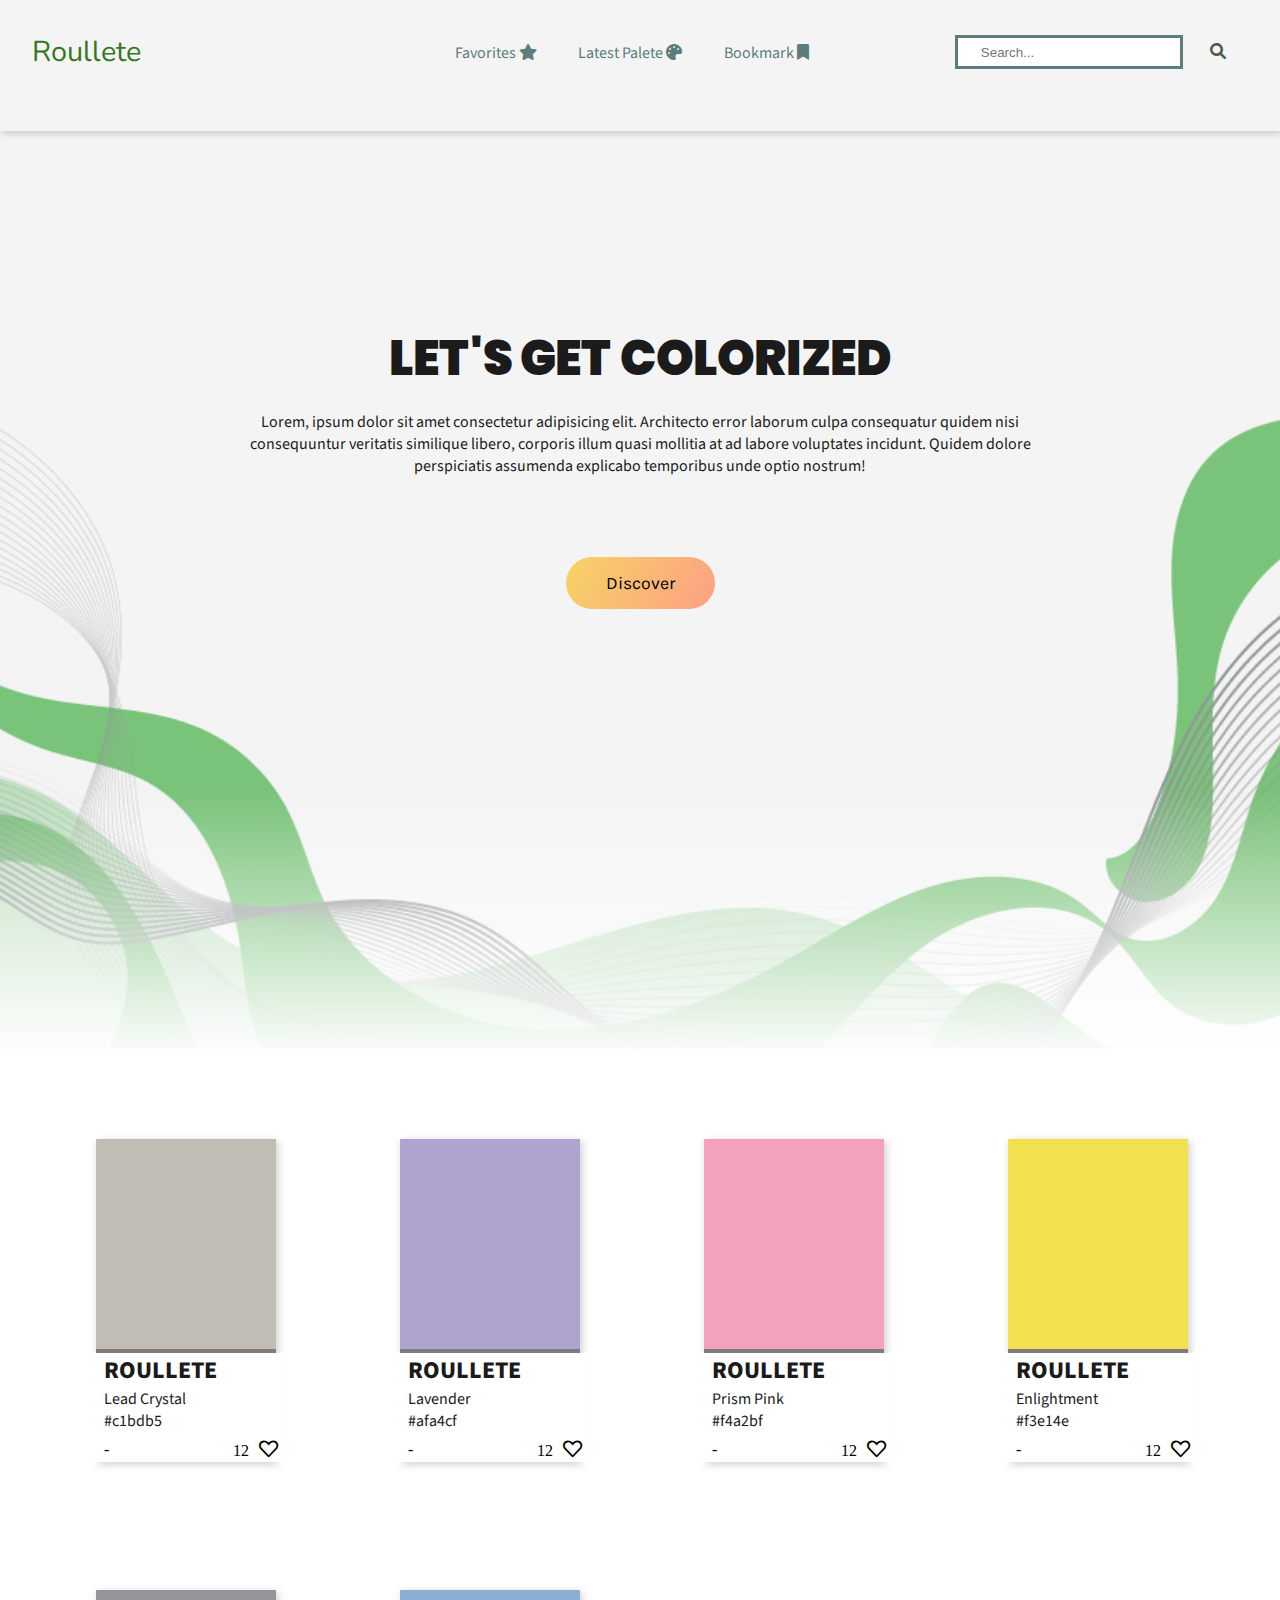
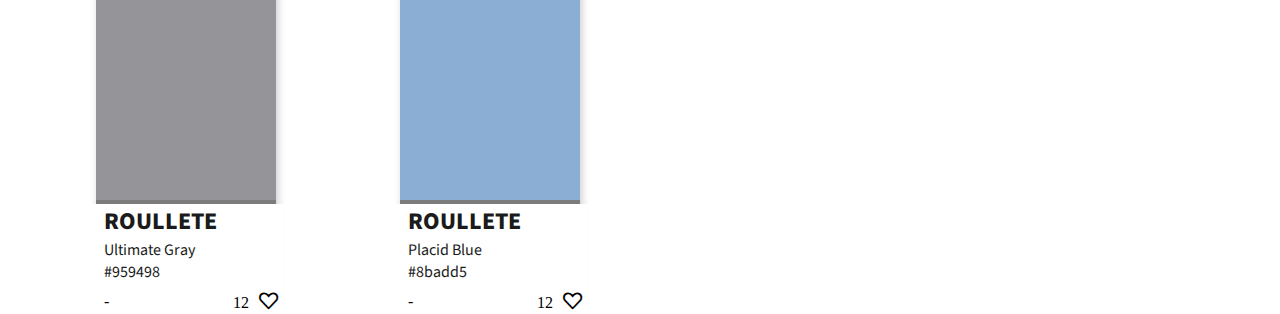
==== index.html @ 22c11b8a "first commit page" ====
<!DOCTYPE html>
<html lang="en">
<head>
    <meta charset="UTF-8">
    <meta http-equiv="X-UA-Compatible" content="IE=edge">
    <meta name="viewport" content="width=device-width, initial-scale=1.0">

    <!-----stylesheet------->
    <link rel="stylesheet" href="./css/style.css">

    <title>Roullete | Color Palette</title>
</head>
<body>

    <!----- Bagian link-link ------->
    <nav class="nav">
        <div class="nav-menu flex-row">
            <div class="nav-brand">
                <a href="#" class="text-gray">
                    Roullete
                </a>
            </div>
            <div class="collapse-toggle-container">
                <div class="toggle-icon">
                    <i class="fas fa-bars"></i>
                </div>
            </div>
            <div class="nav-items flex-row">
                <a href="#home" class="nav-link">
                    Favorites
                    <i class="fas fa-star"></i>
                </a>
                <a href="#latest-palletes" class="nav-link">
                    Latest Palete
                    <i class="fas fa-palette"></i>
                </a>
                <a href="#bookmark" class="nav-link">
                    Bookmark
                    <i class="fas fa-bookmark"></i>
                </a>
            </div>
            <div class="nav-search ">
                <input type="text" placeholder="Search..." class="search-item"/>
                <a href="#search" class="search-item"><i class="fas fa-search"></i></a>
            </div>
        </div>
    </nav>
    
    <!----- Bagian utama situs ------->
    <main>

    <!----- introduksi situs ------->
        <section class="welcome">
            <div class="welcome-text">
                <h1>Let's get colorized</h1>
                <p class="lorem">
                Lorem, ipsum dolor sit amet consectetur adipisicing elit.
                Architecto error laborum culpa consequatur quidem nisi 
                consequuntur veritatis similique libero, corporis illum 
                quasi mollitia at ad labore voluptates incidunt. 
                Quidem dolore perspiciatis assumenda explicabo temporibus 
                unde optio nostrum!
                </p>
                <button class="btn-discover">
                    Discover
                </button>
            </div>
            <div class="overlay">
            </div>
        </section>

    <!----- konten satu | pallete of the year ------->
        <section class="palleteoftheyear">
            <article class="palletes-container">
                <a href="#" class="thumbnail">
                    <img src="/assets/enlightment-03.jpg" alt="" class="thumbnail-image">
                </a>
                <div class="palletes-bottom-section">
                    <a href="#home" class="palletes-brand">
                        Roullete
                    </a>
                    <br>        
                    <a href="#color-hex" class="palletes-similar">
                       Lead Crystal <br> #c1bdb5
                    </a>                   
                    <div class="palletes-metadata ">
                        <span>-</span>
                        <span>12
                            <button class="btn-like"><i class="far fa-heart"></i></button>
                        </span>
                        
                    </div>
                </div>
            </article>
            <article class="palletes-container">
                <a href="#" class="thumbnail">
                    <img src="/assets/enlightment-04.jpg" alt="" class="thumbnail-image">
                </a>
                <div class="palletes-bottom-section">
                    <a href="#home" class="palletes-brand">
                        Roullete
                    </a>
                    <br>        
                    <a href="#color-hex" class="palletes-similar">
                       Lavender <br> #afa4cf
                    </a>                   
                    <div class="palletes-metadata ">
                        <span>-</span>
                        <span>12
                            <button class="btn-like"><i class="far fa-heart"></i></button>
                        </span>
                        
                    </div>
                </div>
            </article>
            <article class="palletes-container">
                <a href="#" class="thumbnail">
                    <img src="/assets/enlightment-05.jpg" alt="" class="thumbnail-image">
                </a>
                <div class="palletes-bottom-section">
                    <a href="#home" class="palletes-brand">
                        Roullete
                    </a>
                    <br>        
                    <a href="#color-hex" class="palletes-similar">
                       Prism Pink <br> #f4a2bf
                    </a>                   
                    <div class="palletes-metadata ">
                        <span>-</span>
                        <span>12
                            <button class="btn-like"><i class="far fa-heart"></i></button>
                        </span>
                        
                    </div>
                </div>
            </article>
            <article class="palletes-container">
                <a href="#" class="thumbnail">
                    <img src="/assets/enlightment-06.jpg" alt="" class="thumbnail-image">
                </a>
                <div class="palletes-bottom-section">
                    <a href="#home" class="palletes-brand">
                        Roullete
                    </a>
                    <br>        
                    <a href="#color-hex" class="palletes-similar">
                       Enlightment <br> #f3e14e
                    </a>                   
                    <div class="palletes-metadata ">
                        <span>-</span>
                        <span>12
                            <button class="btn-like"><i class="far fa-heart"></i></button>
                        </span>
                        
                    </div>
                </div>
            </article>
            <article class="palletes-container">
                <a href="#" class="thumbnail">
                    <img src="/assets/enlightment-07.jpg" alt="" class="thumbnail-image">
                </a>
                <div class="palletes-bottom-section">
                    <a href="#home" class="palletes-brand">
                        Roullete
                    </a>
                    <br>        
                    <a href="#color-hex" class="palletes-similar">
                       Ultimate Gray <br> #959498
                    </a>                   
                    <div class="palletes-metadata ">
                        <span>-</span>
                        <span>12
                            <button class="btn-like"><i class="far fa-heart"></i></button>
                        </span>
                        
                    </div>
                </div>
            </article>
            <article class="palletes-container">
                <a href="#" class="thumbnail">
                    <img src="/assets/enlightment-08.jpg" alt="" class="thumbnail-image">
                </a>
                <div class="palletes-bottom-section">
                    <a href="#home" class="palletes-brand">
                        Roullete
                    </a>
                    <br>        
                    <a href="#color-hex" class="palletes-similar">
                       Placid Blue <br> #8badd5
                    </a>                   
                    <div class="palletes-metadata ">
                        <span>-</span>
                        <span>12
                            <button class="btn-like"><i class="far fa-heart"></i></button>
                        </span>
                        
                    </div>
                </div>
            </article>
        </section>

    </main>




    <!----- javascript ------->
    <script src="/js/Jquery3.6.0.min.js"></script>

    <script src="/js/main.js"></script>
</body>
</html>
---- css/style.css ----
/*font | google font*/
@import url(../css/font.css);
/*responsive*/
@import url(../css/responsive.css);
/*icon*/
@import url(../css/all.css);

html, body{
    margin:0;
    box-sizing: border-box;
    overflow-x: hidden;
}
body{
    background-color: #f0f0f0;
}
:root{
    
    /* Gradient Color*/
    --accent1:rgb(217,210,233);
    --accent2:rgb(255,242,204);
    --accent3:rgb(147,196,125);
    --main-color:rgb(255,229,153);
    --main-color-bold:rgb(56,118,29);
    --sub-type:#5d7d7d;
    --thin-text:#4a5e4a;

    /* Gradient Color*/
    --sky-sunset: linear-gradient(120deg, #f6d365 0%, #fda085 100%);


}
button{
    cursor: pointer;
}

/*=========== GLOBAL ===========*/

a{
    text-decoration: none;
}

ul{
    list-style-type: none;
}

h1, h2, h3, h4 {
    margin: 0;
}

.flex-row{
    display: flex;
    flex-wrap: wrap;
    flex-direction: row;
}

/*====x====== GLOBAL ======x=====*/

/*=========== NAV ===========*/

.nav{
    background-color: #f4f4f4;
    box-shadow: 2px 2px 8px rgba(0, 0, 0, 0.2);
    padding: 1rem 2rem;
    height: 0rem;
    min-height: 11vh;
    overflow: hidden;

    position: sticky;
    top: 0;
}

.nav .nav-menu{
    justify-content: space-between;
}

/*------- collapse menu ------*/
.nav .collapse-toggle-container{
    position: absolute;
    top: 0;
    width: 91%;
    display: none  ;
    cursor: pointer;
}
.nav .collapse-toggle-container .toggle-icon{
    display: flex;
    justify-content: flex-end;
    padding: 2.4rem 0 1.2rem 0;
    color: var(--thin-text);
}
.nav .collapse-toggle-container .toggle-icon i{
    font-size: 1.5rem;
}

/*------ collapseable | link with js -------*/
.collapse{
    height: 24rem;
}
/*--x--- collapseable | link with js ---x---*/

/*----x-- collapse menu --x---*/

.nav .nav-items{
    display: flex;
    margin: 0; 
}

.nav .nav-items .nav-link{
    font-family: 'Source Sans Pro', sans-serif;
    font-size: 1rem;
    color: var(--sub-type);

    margin: 0 .3rem;

    padding: 1.6rem 1rem;
    position: relative;
}
/*--------- navigation active link -------*/
.nav .nav-items .nav-link:hover{
    border-bottom: 4px solid var(--accent1);
    border-radius: 0 0 4px 4px;
    font-weight: 600;
    transition: 75ms;
}
.nav .nav-items .nav-link:active{
    border-bottom-color: var(--main-color-bold);
    font-weight: normal;
    transition: 25ms;
}
/*---x----- navigation active link ---x---*/

.nav .nav-brand a{
    Font-family: 'Nunito', sans-serif;
    font-size: 1.8rem;
    color: var(--main-color-bold);
    padding: 1rem 167px 1rem 0;
    display: block;
}

.nav .nav-search{
    margin-top: 1.2rem;
}
.nav .nav-search input{
    border: 3px solid var(--sub-type);
}
.nav .nav-search .search-item{
    color: var(--thin-text);
    padding: .4rem 1.4rem;
}
/*======x===== NAV ======x=====*/

/*=========== MAIN ============*/

main{
    background-color: #fff;
}

/*--------- welcome | section ---------*/

main .welcome{
    background-image: url(../assets/bgbaru.jpg);
    background-size: cover;
    background-position: bottom;
    height: 102vh;
}
main .welcome .welcome-text{
    display: flex;
    flex-direction: column;
    justify-content: center;
    height: 80%;
    color: #1b1b1b;
    font-family: 'Source Sans Pro', sans-serif; 
    align-items: center;
}

main h1{
    font-family: 'Poppins', sans-serif;
    text-transform: uppercase;
    text-align: center;
    font-weight: 900;
    font-size: 36pt;
}
main p.lorem{
    width: 840px;
    text-align: center;
}
main .welcome-text button.btn-discover{
    margin: 4rem;
    background: var(--sky-sunset);
    
    border: none;
    border-radius: 2rem;
    padding: 1rem 2.5rem;
    font-family: 'Karla', sans-serif;
    font-size: 1.1rem;
}
main button.btn-discover:hover{
    box-shadow: 2px 2px 8px rgba(0, 0, 0, 0.2);
    color: #f4f4f4;
}
main .overlay{
    position:absolute;
    margin-top: 88vh;
    top:0;
    left:0;
    right:0;
    background: linear-gradient(to bottom, rgba(255,255,255,0), rgba(255,255,255,1)); /* Standard syntax (must be last) */
    width:100%;
    height:30vh;
    z-index:1;  
}

/*---x------ welcome | section ------x---*/

/*---------- pallete of the year | section ----------*/



main .palleteoftheyear{
    margin-top: 10vh;
    display: grid;
    grid-template-columns: repeat(auto-fill, minmax(200px, 1fr));
    gap: 8rem 6rem;
    padding: 0 5rem;
}
main .palletes-container{
    display: flex;
    flex-direction: column;
    background-color: #7c7c7c;
    width: fit-content;
    align-items: center;
    margin: 0 1rem;
    box-shadow: 2px 2px 8px rgba(0, 0, 0, 0.2);
}

main .palletes-bottom-section{
    background-color: #fff;
    width: 100%;
    padding-left: 1rem;

}
main .palletes-bottom-section a{
    color: #1b1b1b;
    font-family: 'Source Sans Pro', sans-serif;
}
main .palletes-brand{
    font-size: 1.5rem;
    text-transform: uppercase;
    font-weight: 800;
}
main .palletes-similar{
    margin-top: 1rem;
}
main .palletes-metadata{
    display: flex;
    flex-direction: row ;
    width: 100%;
    justify-content: space-between;
    margin-top: 0.4rem;
    align-items: center;
}
main .btn-like{
    border: none;
    font-size: 1.2rem;
    background-color: rgba(0, 0, 0, 0);
}

/*---x------ pallete of the year | section ------x---*/


/*=====x====== MAIN =====x======*/


/*----------- RESPONSIVE WEB DESIGN ----------*/

/*      Viewport less than or equal to 860px        */
@media only screen and (max-width: 860px){
    .nav{
        min-height: 17vh;
    }
}
/*      Viewport less than or equal to 750px        */

@media only screen and (max-width: 750px){
    .nav{
        min-height: 12vh;
    }
    .nav .nav-menu .nav-brand{
        margin-bottom: 1.2rem;
    }
    .nav .nav-menu, .nav .nav-items{
        flex-direction: column;
    }
    .nav .collapse-toggle-container{
        display:initial;
    }

}
/*      Viewport more than or equal to 861px        */

@media only screen and (min-width: 861px){

    .nav{
        height: initial;
    }
}/*Mengembalikan navbar height seperti semula*/
/*      Viewport more than or equal to 750px        */

@media only screen and (min-width: 751px){

    .nav{
        height: initial;
    }
}/*Mengembalikan navbar height seperti semula*/

/*------x----- RESPONSIVE WEB DESIGN -----x-----*/
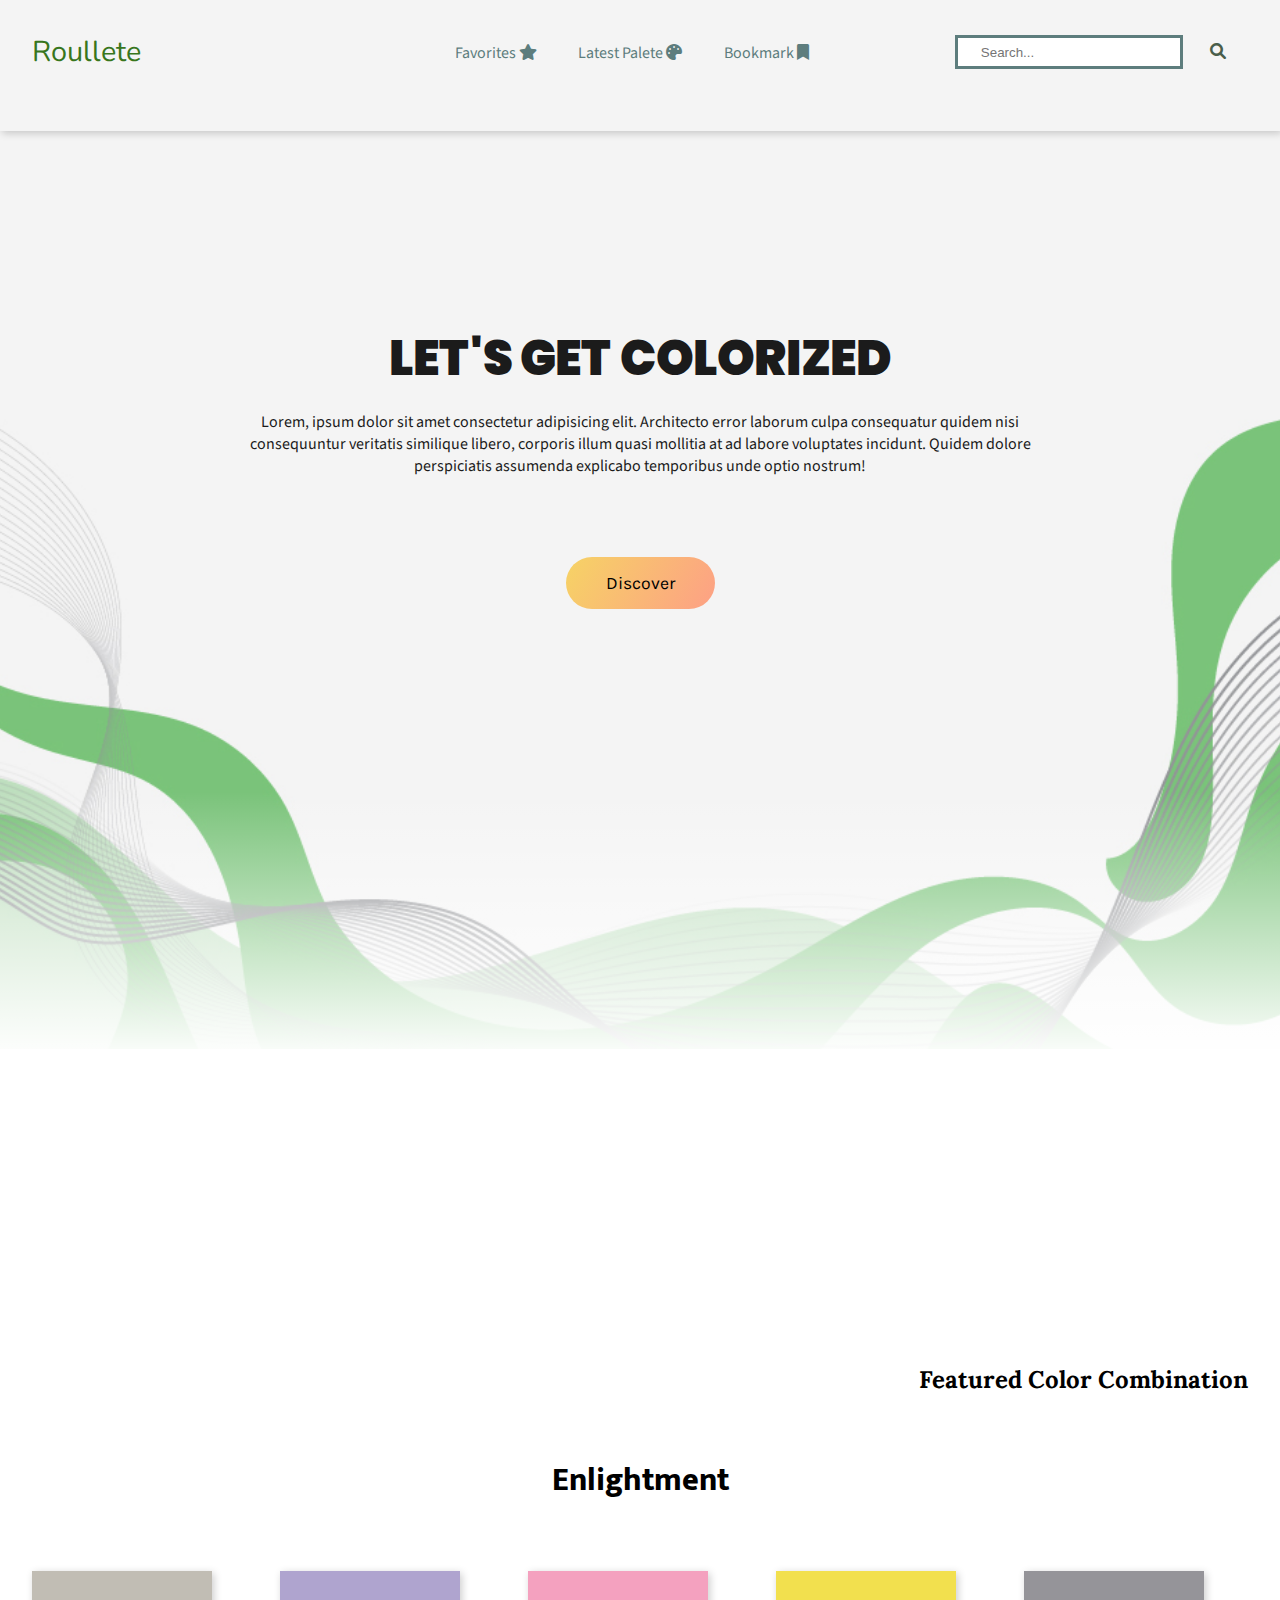
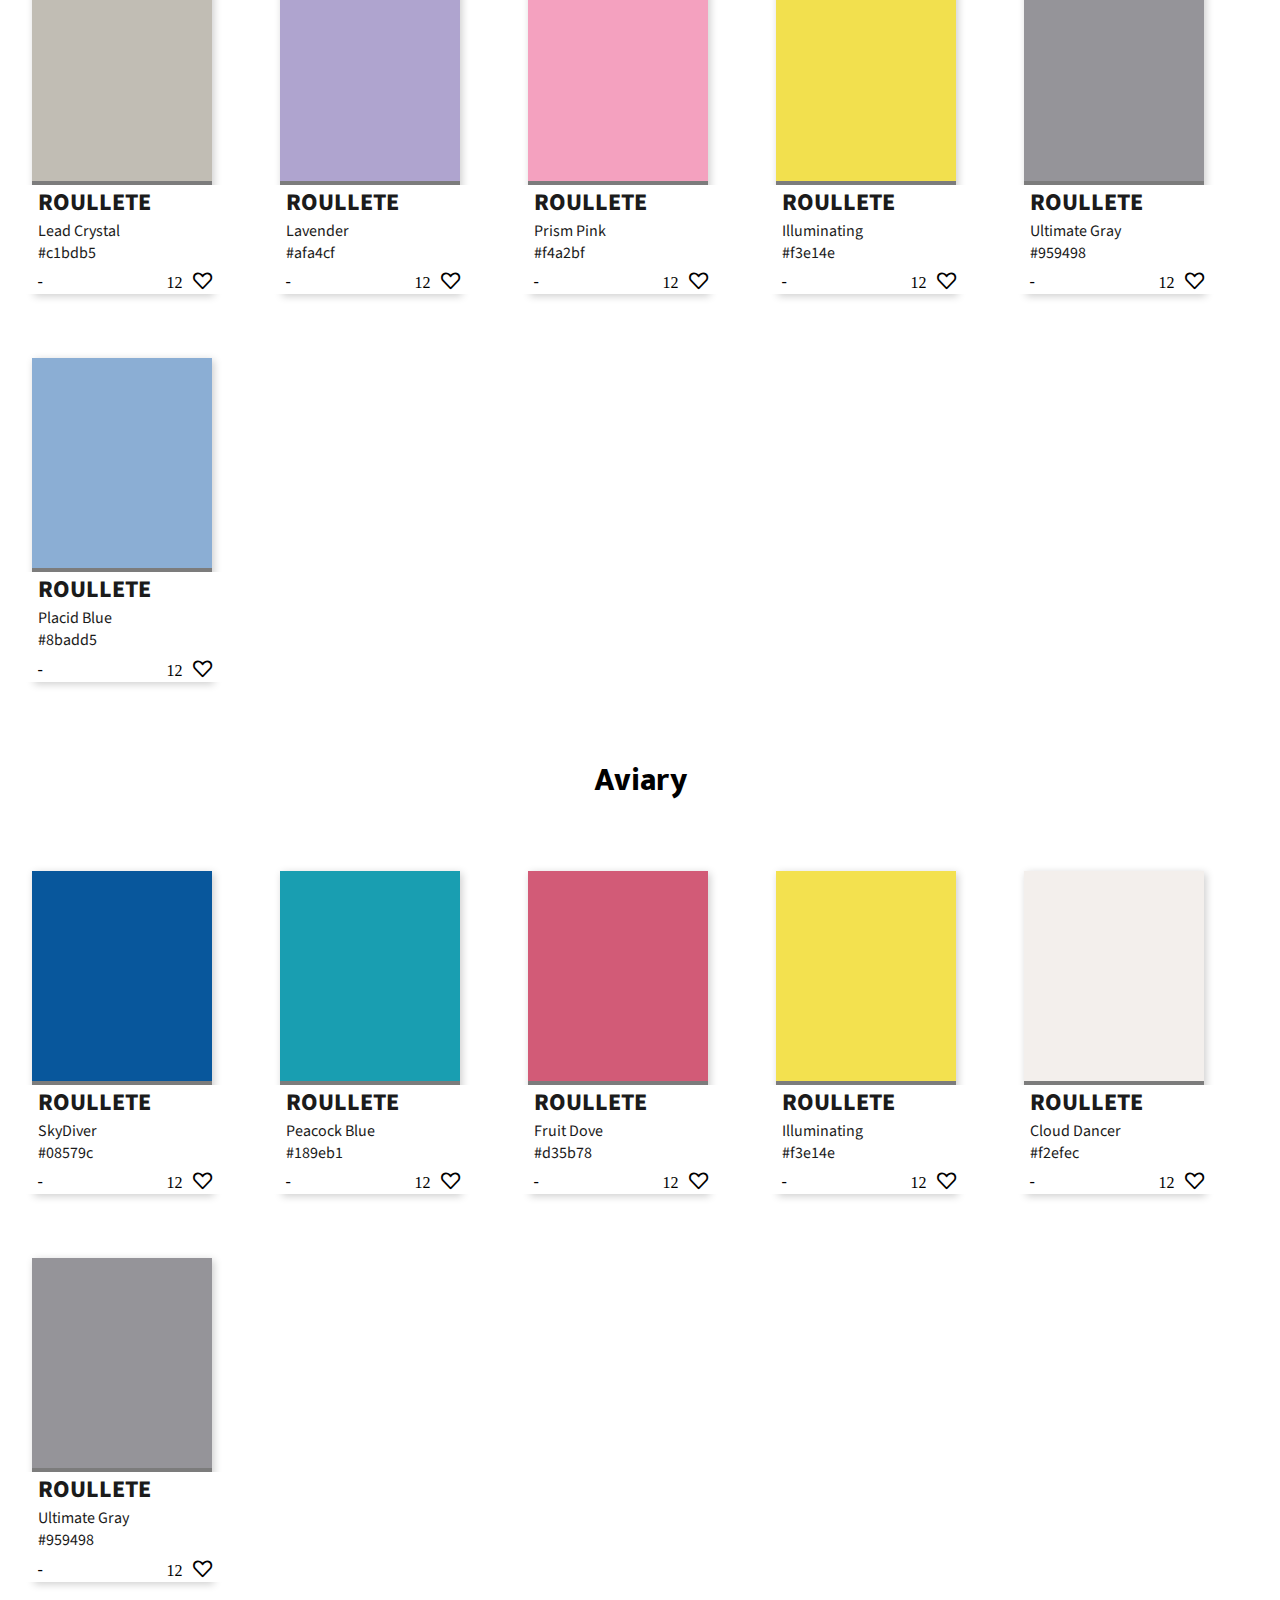
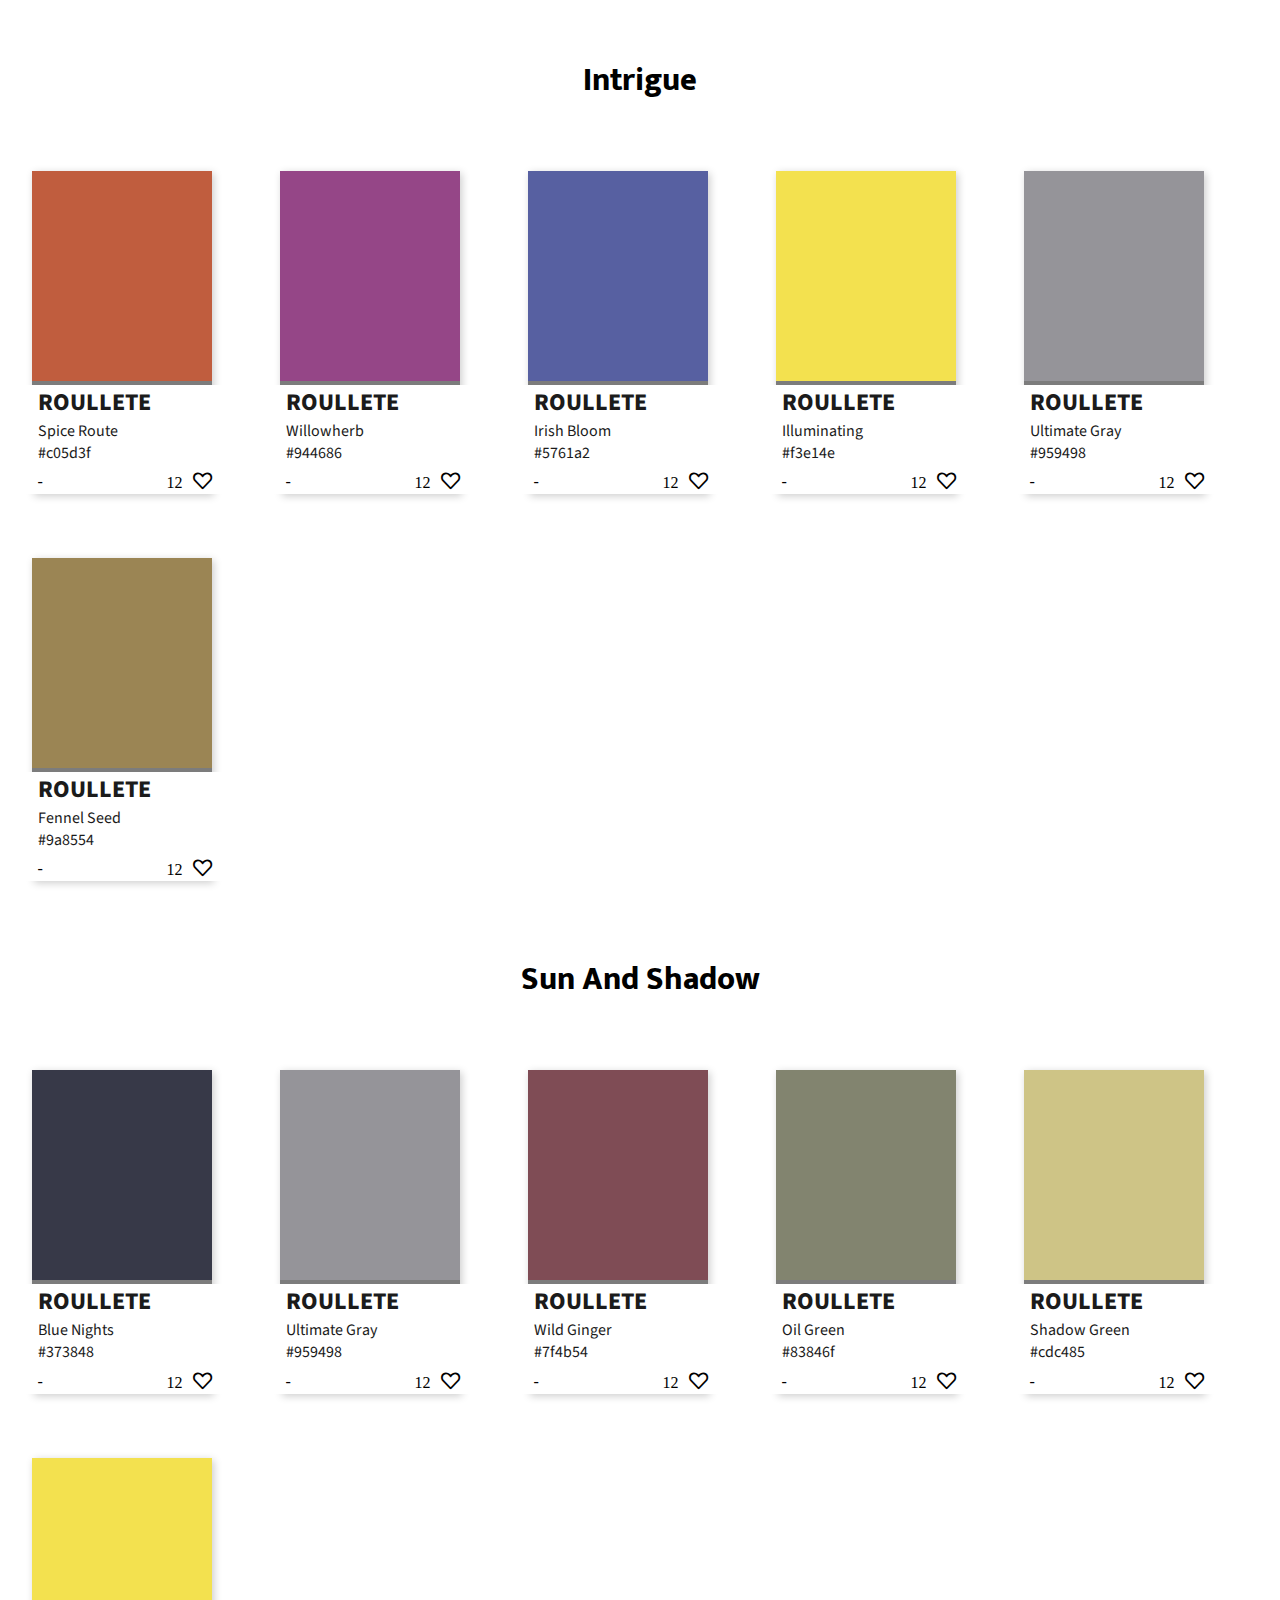
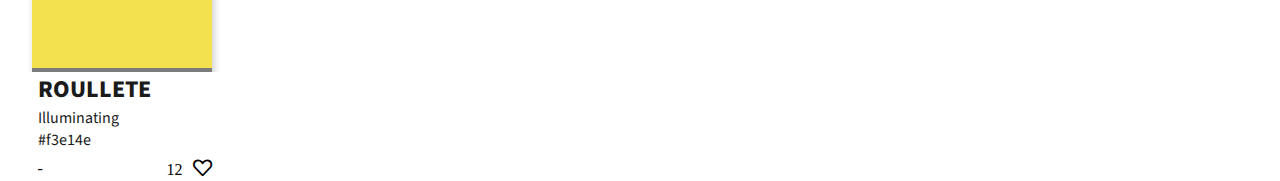
==== commit d34787bb: "3coba fix js" ====
--- a/index.html
+++ b/index.html
@@ -71,10 +71,18 @@
         </section>
 
     <!----- konten satu | pallete of the year ------->
+        <div class="title-content">
+            <h2 class="title">Featured Color Combination</h2>
+        </div>
+        <br>
+
         <section class="palleteoftheyear">
-            <article class="palletes-container">
-                <a href="#" class="thumbnail">
-                    <img src="/assets/enlightment-03.jpg" alt="" class="thumbnail-image">
+            <h1 class="section-titleoftheyear">
+                Enlightment
+            </h1>
+            <article class="palletes-container">
+                <a href="#" class="thumbnail">
+                    <img src="./assets/enlightment-03.jpg" alt="" class="thumbnail-image">
                 </a>
                 <div class="palletes-bottom-section">
                     <a href="#home" class="palletes-brand">
@@ -95,7 +103,7 @@
             </article>
             <article class="palletes-container">
                 <a href="#" class="thumbnail">
-                    <img src="/assets/enlightment-04.jpg" alt="" class="thumbnail-image">
+                    <img src="./assets/enlightment-04.jpg" alt="" class="thumbnail-image">
                 </a>
                 <div class="palletes-bottom-section">
                     <a href="#home" class="palletes-brand">
@@ -116,7 +124,7 @@
             </article>
             <article class="palletes-container">
                 <a href="#" class="thumbnail">
-                    <img src="/assets/enlightment-05.jpg" alt="" class="thumbnail-image">
+                    <img src="./assets/enlightment-05.jpg" alt="" class="thumbnail-image">
                 </a>
                 <div class="palletes-bottom-section">
                     <a href="#home" class="palletes-brand">
@@ -137,28 +145,28 @@
             </article>
             <article class="palletes-container">
                 <a href="#" class="thumbnail">
-                    <img src="/assets/enlightment-06.jpg" alt="" class="thumbnail-image">
-                </a>
-                <div class="palletes-bottom-section">
-                    <a href="#home" class="palletes-brand">
-                        Roullete
-                    </a>
-                    <br>        
-                    <a href="#color-hex" class="palletes-similar">
-                       Enlightment <br> #f3e14e
-                    </a>                   
-                    <div class="palletes-metadata ">
-                        <span>-</span>
-                        <span>12
-                            <button class="btn-like"><i class="far fa-heart"></i></button>
-                        </span>
-                        
-                    </div>
-                </div>
-            </article>
-            <article class="palletes-container">
-                <a href="#" class="thumbnail">
-                    <img src="/assets/enlightment-07.jpg" alt="" class="thumbnail-image">
+                    <img src="./assets/enlightment-06.jpg" alt="" class="thumbnail-image">
+                </a>
+                <div class="palletes-bottom-section">
+                    <a href="#home" class="palletes-brand">
+                        Roullete
+                    </a>
+                    <br>        
+                    <a href="#color-hex" class="palletes-similar">
+                       Illuminating <br> #f3e14e
+                    </a>                   
+                    <div class="palletes-metadata ">
+                        <span>-</span>
+                        <span>12
+                            <button class="btn-like"><i class="far fa-heart"></i></button>
+                        </span>
+                        
+                    </div>
+                </div>
+            </article>
+            <article class="palletes-container">
+                <a href="#" class="thumbnail">
+                    <img src="./assets/enlightment-07.jpg" alt="" class="thumbnail-image">
                 </a>
                 <div class="palletes-bottom-section">
                     <a href="#home" class="palletes-brand">
@@ -179,7 +187,7 @@
             </article>
             <article class="palletes-container">
                 <a href="#" class="thumbnail">
-                    <img src="/assets/enlightment-08.jpg" alt="" class="thumbnail-image">
+                    <img src="./assets/enlightment-08.jpg" alt="" class="thumbnail-image">
                 </a>
                 <div class="palletes-bottom-section">
                     <a href="#home" class="palletes-brand">
@@ -198,8 +206,407 @@
                     </div>
                 </div>
             </article>
-        </section>
-
+        </section> <!Enlightment>
+        
+        <section class="palleteoftheyear">
+            <h1 class="section-titleoftheyear">
+                Aviary
+            </h1>
+            <article class="palletes-container">
+                <a href="#" class="thumbnail">
+                    <img src="./assets/aviary-03.jpg" alt="" class="thumbnail-image">
+                </a>
+                <div class="palletes-bottom-section">
+                    <a href="#home" class="palletes-brand">
+                        Roullete
+                    </a>
+                    <br>        
+                    <a href="#color-hex" class="palletes-similar">
+                       SkyDiver <br> #08579c
+                    </a>                   
+                    <div class="palletes-metadata ">
+                        <span>-</span>
+                        <span>12
+                            <button class="btn-like"><i class="far fa-heart"></i></button>
+                        </span>
+                        
+                    </div>
+                </div>
+            </article>
+            <article class="palletes-container">
+                <a href="#" class="thumbnail">
+                    <img src="./assets/aviary-04.jpg" alt="" class="thumbnail-image">
+                </a>
+                <div class="palletes-bottom-section">
+                    <a href="#home" class="palletes-brand">
+                        Roullete
+                    </a>
+                    <br>        
+                    <a href="#color-hex" class="palletes-similar">
+                       Peacock Blue <br> #189eb1
+                    </a>                   
+                    <div class="palletes-metadata ">
+                        <span>-</span>
+                        <span>12
+                            <button class="btn-like"><i class="far fa-heart"></i></button>
+                        </span>
+                        
+                    </div>
+                </div>
+            </article>
+            <article class="palletes-container">
+                <a href="#" class="thumbnail">
+                    <img src="./assets/aviary-05.jpg" alt="" class="thumbnail-image">
+                </a>
+                <div class="palletes-bottom-section">
+                    <a href="#home" class="palletes-brand">
+                        Roullete
+                    </a>
+                    <br>        
+                    <a href="#color-hex" class="palletes-similar">
+                       Fruit Dove <br> #d35b78
+                    </a>                   
+                    <div class="palletes-metadata ">
+                        <span>-</span>
+                        <span>12
+                            <button class="btn-like"><i class="far fa-heart"></i></button>
+                        </span>
+                        
+                    </div>
+                </div>
+            </article>
+            <article class="palletes-container">
+                <a href="#" class="thumbnail">
+                    <img src="./assets/aviary-06.jpg" alt="" class="thumbnail-image">
+                </a>
+                <div class="palletes-bottom-section">
+                    <a href="#home" class="palletes-brand">
+                        Roullete
+                    </a>
+                    <br>        
+                    <a href="#color-hex" class="palletes-similar">
+                       Illuminating <br> #f3e14e
+                    </a>                   
+                    <div class="palletes-metadata ">
+                        <span>-</span>
+                        <span>12
+                            <button class="btn-like"><i class="far fa-heart"></i></button>
+                        </span>
+                        
+                    </div>
+                </div>
+            </article>
+            <article class="palletes-container">
+                <a href="#" class="thumbnail">
+                    <img src="./assets/aviary-07.jpg" alt="" class="thumbnail-image">
+                </a>
+                <div class="palletes-bottom-section">
+                    <a href="#home" class="palletes-brand">
+                        Roullete
+                    </a>
+                    <br>        
+                    <a href="#color-hex" class="palletes-similar">
+                       Cloud Dancer <br> #f2efec
+                    </a>                   
+                    <div class="palletes-metadata ">
+                        <span>-</span>
+                        <span>12
+                            <button class="btn-like"><i class="far fa-heart"></i></button>
+                        </span>
+                        
+                    </div>
+                </div>
+            </article>
+            <article class="palletes-container">
+                <a href="#" class="thumbnail">
+                    <img src="./assets/aviary-08.jpg" alt="" class="thumbnail-image">
+                </a>
+                <div class="palletes-bottom-section">
+                    <a href="#home" class="palletes-brand">
+                        Roullete
+                    </a>
+                    <br>        
+                    <a href="#color-hex" class="palletes-similar">
+                       Ultimate Gray <br> #959498
+                    </a>                   
+                    <div class="palletes-metadata ">
+                        <span>-</span>
+                        <span>12
+                            <button class="btn-like"><i class="far fa-heart"></i></button>
+                        </span>
+                        
+                    </div>
+                </div>
+            </article>
+        </section><!Aviary>
+
+        <section class="palleteoftheyear">
+            <h1 class="section-titleoftheyear">
+                Intrigue
+            </h1>
+            <article class="palletes-container">
+                <a href="#" class="thumbnail">
+                    <img src="./assets/intrigue-03.jpg" alt="" class="thumbnail-image">
+                </a>
+                <div class="palletes-bottom-section">
+                    <a href="#home" class="palletes-brand">
+                        Roullete
+                    </a>
+                    <br>        
+                    <a href="#color-hex" class="palletes-similar">
+                        Spice Route <br> #c05d3f
+                    </a>                   
+                    <div class="palletes-metadata ">
+                        <span>-</span>
+                        <span>12
+                            <button class="btn-like"><i class="far fa-heart"></i></button>
+                        </span>
+                        
+                    </div>
+                </div>
+            </article>
+            <article class="palletes-container">
+                <a href="#" class="thumbnail">
+                    <img src="./assets/intrigue-04.jpg" alt="" class="thumbnail-image">
+                </a>
+                <div class="palletes-bottom-section">
+                    <a href="#home" class="palletes-brand">
+                        Roullete
+                    </a>
+                    <br>        
+                    <a href="#color-hex" class="palletes-similar">
+                        Willowherb <br> #944686
+                    </a>                   
+                    <div class="palletes-metadata ">
+                        <span>-</span>
+                        <span>12
+                            <button class="btn-like"><i class="far fa-heart"></i></button>
+                        </span>
+                        
+                    </div>
+                </div>
+            </article>
+            <article class="palletes-container">
+                <a href="#" class="thumbnail">
+                    <img src="./assets/intrigue-05.jpg" alt="" class="thumbnail-image">
+                </a>
+                <div class="palletes-bottom-section">
+                    <a href="#home" class="palletes-brand">
+                        Roullete
+                    </a>
+                    <br>        
+                    <a href="#color-hex" class="palletes-similar">
+                        Irish Bloom <br> #5761a2
+                    </a>                   
+                    <div class="palletes-metadata ">
+                        <span>-</span>
+                        <span>12
+                            <button class="btn-like"><i class="far fa-heart"></i></button>
+                        </span>
+                        
+                    </div>
+                </div>
+            </article>
+            <article class="palletes-container">
+                <a href="#" class="thumbnail">
+                    <img src="./assets/intrigue-06.jpg" alt="" class="thumbnail-image">
+                </a>
+                <div class="palletes-bottom-section">
+                    <a href="#home" class="palletes-brand">
+                        Roullete
+                    </a>
+                    <br>        
+                    <a href="#color-hex" class="palletes-similar">
+                       Illuminating <br> #f3e14e
+                    </a>                   
+                    <div class="palletes-metadata ">
+                        <span>-</span>
+                        <span>12
+                            <button class="btn-like"><i class="far fa-heart"></i></button>
+                        </span>
+                        
+                    </div>
+                </div>
+            </article>
+            <article class="palletes-container">
+                <a href="#" class="thumbnail">
+                    <img src="./assets/intrigue-07.jpg" alt="" class="thumbnail-image">
+                </a>
+                <div class="palletes-bottom-section">
+                    <a href="#home" class="palletes-brand">
+                        Roullete
+                    </a>
+                    <br>        
+                    <a href="#color-hex" class="palletes-similar">
+                        Ultimate Gray <br> #959498
+                    </a>                   
+                    <div class="palletes-metadata ">
+                        <span>-</span>
+                        <span>12
+                            <button class="btn-like"><i class="far fa-heart"></i></button>
+                        </span>
+                        
+                    </div>
+                </div>
+            </article>
+            <article class="palletes-container">
+                <a href="#" class="thumbnail">
+                    <img src="./assets/intrigue-08.jpg" alt="" class="thumbnail-image">
+                </a>
+                <div class="palletes-bottom-section">
+                    <a href="#home" class="palletes-brand">
+                        Roullete
+                    </a>
+                    <br>        
+                    <a href="#color-hex" class="palletes-similar">
+                        Fennel Seed <br> #9a8554
+                    </a>                   
+                    <div class="palletes-metadata ">
+                        <span>-</span>
+                        <span>12
+                            <button class="btn-like"><i class="far fa-heart"></i></button>
+                        </span>
+                        
+                    </div>
+                </div>
+            </article>
+        </section><!intrigue>
+
+        <section class="palleteoftheyear">
+            <h1 class="section-titleoftheyear">
+                Sun and Shadow
+            </h1>
+            <article class="palletes-container">
+                <a href="#" class="thumbnail">
+                    <img src="./assets/sunsad-03.jpg" alt="" class="thumbnail-image">
+                </a>
+                <div class="palletes-bottom-section">
+                    <a href="#home" class="palletes-brand">
+                        Roullete
+                    </a>
+                    <br>        
+                    <a href="#color-hex" class="palletes-similar">
+                        Blue Nights <br> #373848
+                    </a>                   
+                    <div class="palletes-metadata ">
+                        <span>-</span>
+                        <span>12
+                            <button class="btn-like"><i class="far fa-heart"></i></button>
+                        </span>
+                        
+                    </div>
+                </div>
+            </article>
+            <article class="palletes-container">
+                <a href="#" class="thumbnail">
+                    <img src="./assets/sunsad-04.jpg" alt="" class="thumbnail-image">
+                </a>
+                <div class="palletes-bottom-section">
+                    <a href="#home" class="palletes-brand">
+                        Roullete
+                    </a>
+                    <br>        
+                    <a href="#color-hex" class="palletes-similar">
+                        Ultimate Gray <br> #959498
+                    </a>                   
+                    <div class="palletes-metadata ">
+                        <span>-</span>
+                        <span>12
+                            <button class="btn-like"><i class="far fa-heart"></i></button>
+                        </span>
+                        
+                    </div>
+                </div>
+            </article>
+            <article class="palletes-container">
+                <a href="#" class="thumbnail">
+                    <img src="./assets/sunsad-05.jpg" alt="" class="thumbnail-image">
+                </a>
+                <div class="palletes-bottom-section">
+                    <a href="#home" class="palletes-brand">
+                        Roullete
+                    </a>
+                    <br>        
+                    <a href="#color-hex" class="palletes-similar">
+                        Wild Ginger <br> #7f4b54
+                    </a>                   
+                    <div class="palletes-metadata ">
+                        <span>-</span>
+                        <span>12
+                            <button class="btn-like"><i class="far fa-heart"></i></button>
+                        </span>
+                        
+                    </div>
+                </div>
+            </article>
+            <article class="palletes-container">
+                <a href="#" class="thumbnail">
+                    <img src="./assets/sunsad-06.jpg" alt="" class="thumbnail-image">
+                </a>
+                <div class="palletes-bottom-section">
+                    <a href="#home" class="palletes-brand">
+                        Roullete
+                    </a>
+                    <br>        
+                    <a href="#color-hex" class="palletes-similar">
+                        Oil Green <br> #83846f
+                    </a>                   
+                    <div class="palletes-metadata ">
+                        <span>-</span>
+                        <span>12
+                            <button class="btn-like"><i class="far fa-heart"></i></button>
+                        </span>
+                        
+                    </div>
+                </div>
+            </article>
+            <article class="palletes-container">
+                <a href="#" class="thumbnail">
+                    <img src="./assets/sunsad-07.jpg" alt="" class="thumbnail-image">
+                </a>
+                <div class="palletes-bottom-section">
+                    <a href="#home" class="palletes-brand">
+                        Roullete
+                    </a>
+                    <br>        
+                    <a href="#color-hex" class="palletes-similar">
+                        Shadow Green <br> #cdc485
+                    </a>                   
+                    <div class="palletes-metadata ">
+                        <span>-</span>
+                        <span>12
+                            <button class="btn-like"><i class="far fa-heart"></i></button>
+                        </span>
+                        
+                    </div>
+                </div>
+            </article>
+            <article class="palletes-container">
+                <a href="#" class="thumbnail">
+                    <img src="./assets/sunsad-08.jpg" alt="" class="thumbnail-image">
+                </a>
+                <div class="palletes-bottom-section">
+                    <a href="#home" class="palletes-brand">
+                        Roullete
+                    </a>
+                    <br>        
+                    <a href="#color-hex" class="palletes-similar">
+                        Illuminating <br> #f3e14e
+                    </a>                   
+                    <div class="palletes-metadata ">
+                        <span>-</span>
+                        <span>12
+                            <button class="btn-like"><i class="far fa-heart"></i></button>
+                        </span>
+                        
+                    </div>
+                </div>
+            </article>
+        </section><!Sun and Shadow>
+
+        
+
+        
     </main>
 
 
--- a/css/style.css
+++ b/css/style.css
@@ -1,7 +1,5 @@
 /*font | google font*/
 @import url(../css/font.css);
-/*responsive*/
-@import url(../css/responsive.css);
 /*icon*/
 @import url(../css/all.css);
 
@@ -27,7 +25,6 @@
     /* Gradient Color*/
     --sky-sunset: linear-gradient(120deg, #f6d365 0%, #fda085 100%);
 
-
 }
 button{
     cursor: pointer;
@@ -51,6 +48,13 @@
     display: flex;
     flex-wrap: wrap;
     flex-direction: row;
+}
+
+h1.section-titleoftheyear{
+    font-family: 'Mukta', sans-serif;
+    text-transform: capitalize;
+    font-size: 2rem;
+    margin-top: 12vh;
 }
 
 /*====x====== GLOBAL ======x=====*/
@@ -161,6 +165,7 @@
     background-size: cover;
     background-position: bottom;
     height: 102vh;
+    margin-bottom: 35vh;
 }
 main .welcome .welcome-text{
     display: flex;
@@ -213,14 +218,22 @@
 
 /*---------- pallete of the year | section ----------*/
 
-
-
+main .title-content, main .palleteoftheyear{
+    margin: 0 2rem;
+}
+main .title-content h2.title{
+    font-family: 'Lora', serif;
+    float: right;
+}
 main .palleteoftheyear{
-    margin-top: 10vh;
+    margin-top: 8vh;
     display: grid;
     grid-template-columns: repeat(auto-fill, minmax(200px, 1fr));
-    gap: 8rem 6rem;
-    padding: 0 5rem;
+    gap: 4rem 1.5rem;
+}
+main .section-titleoftheyear{
+    grid-column: 1/-1 ;
+    margin: 0;
 }
 main .palletes-container{
     display: flex;
@@ -228,15 +241,13 @@
     background-color: #7c7c7c;
     width: fit-content;
     align-items: center;
-    margin: 0 1rem;
     box-shadow: 2px 2px 8px rgba(0, 0, 0, 0.2);
 }
-
 main .palletes-bottom-section{
     background-color: #fff;
     width: 100%;
-    padding-left: 1rem;
-
+    padding-left: 1.2rem;
+    padding-right: .5rem;
 }
 main .palletes-bottom-section a{
     color: #1b1b1b;
@@ -272,15 +283,15 @@
 
 /*----------- RESPONSIVE WEB DESIGN ----------*/
 
-/*      Viewport less than or equal to 860px        */
-@media only screen and (max-width: 860px){
+/*      Viewport less than or equal to 1022px        */
+@media only screen and (max-width: 1022px){
     .nav{
-        min-height: 17vh;
-    }
-}
-/*      Viewport less than or equal to 750px        */
-
-@media only screen and (max-width: 750px){
+        min-height: 20vh;
+    }
+}
+/*      Viewport less than or equal to 800px        */
+
+@media only screen and (max-width: 800px){
     .nav{
         min-height: 12vh;
     }
@@ -295,22 +306,6 @@
     }
 
 }
-/*      Viewport more than or equal to 861px        */
-
-@media only screen and (min-width: 861px){
-
-    .nav{
-        height: initial;
-    }
-}/*Mengembalikan navbar height seperti semula*/
-/*      Viewport more than or equal to 750px        */
-
-@media only screen and (min-width: 751px){
-
-    .nav{
-        height: initial;
-    }
-}/*Mengembalikan navbar height seperti semula*/
 
 /*------x----- RESPONSIVE WEB DESIGN -----x-----*/
 
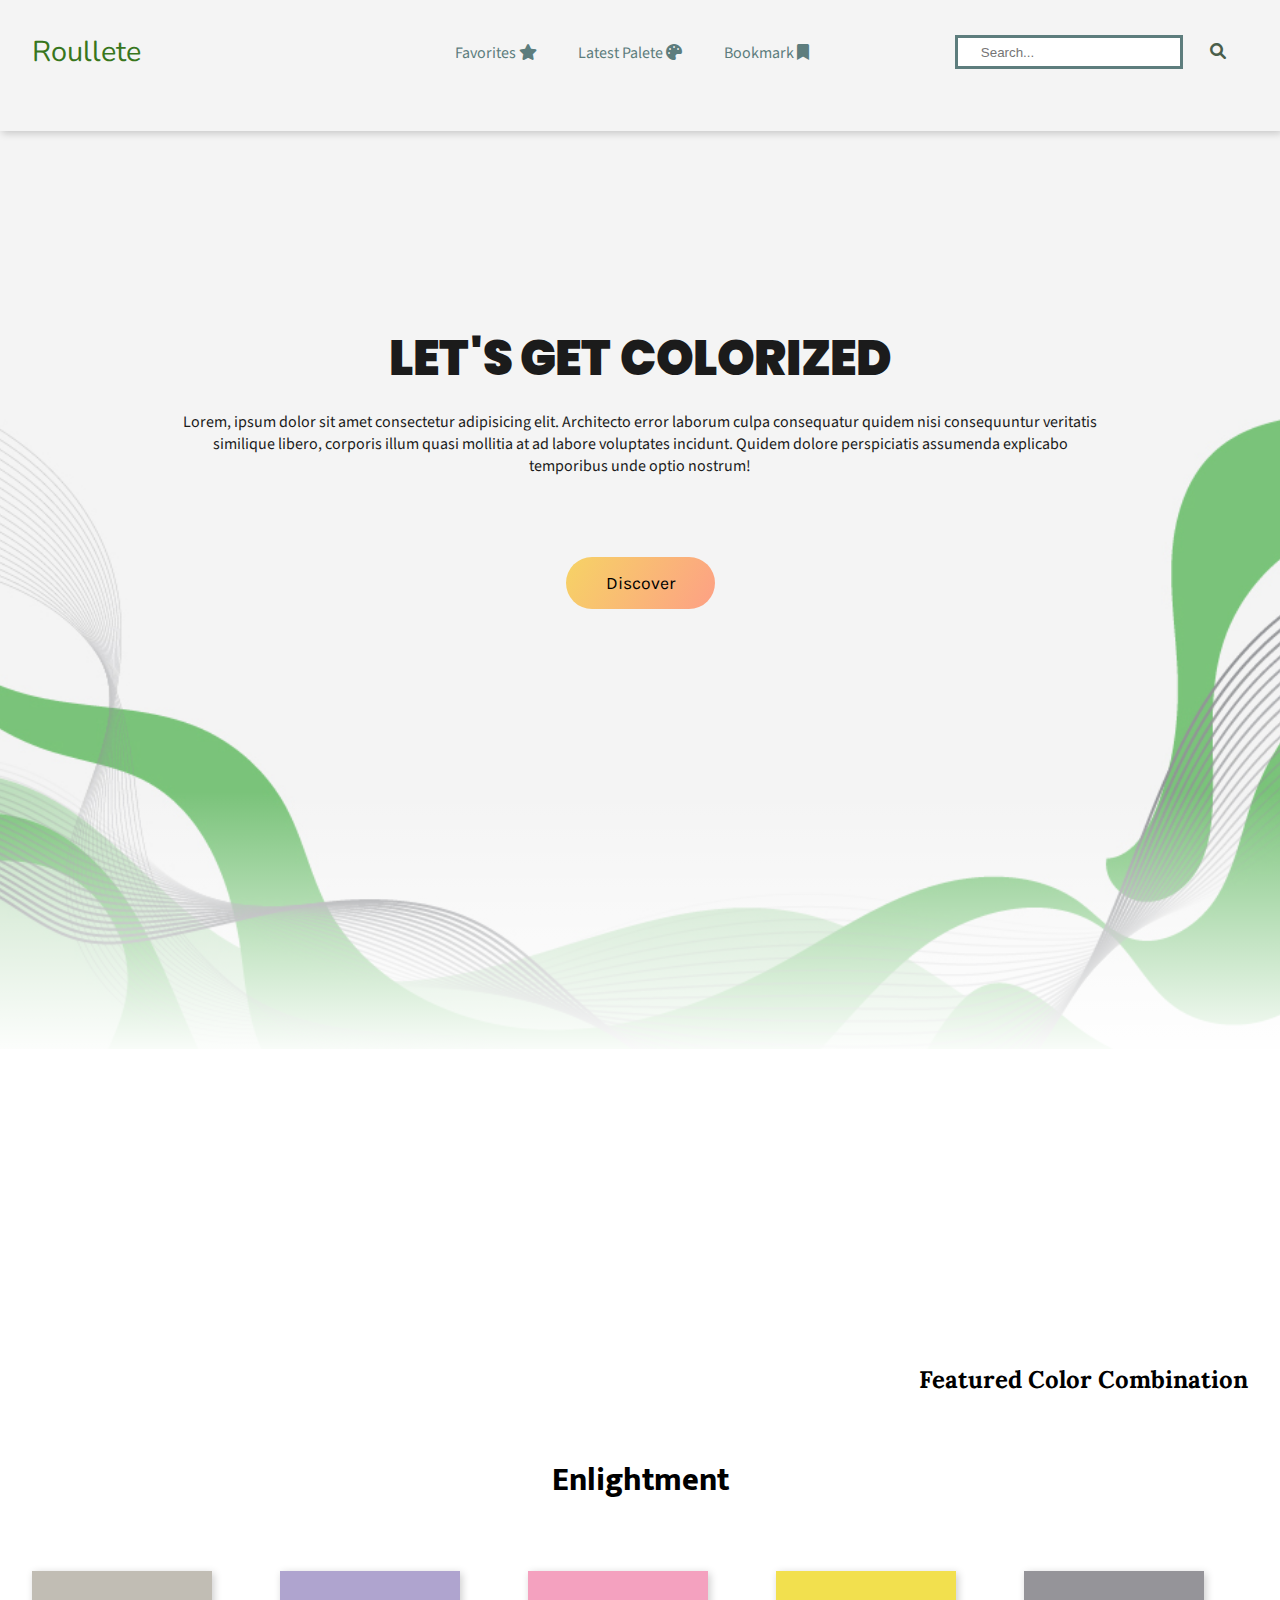
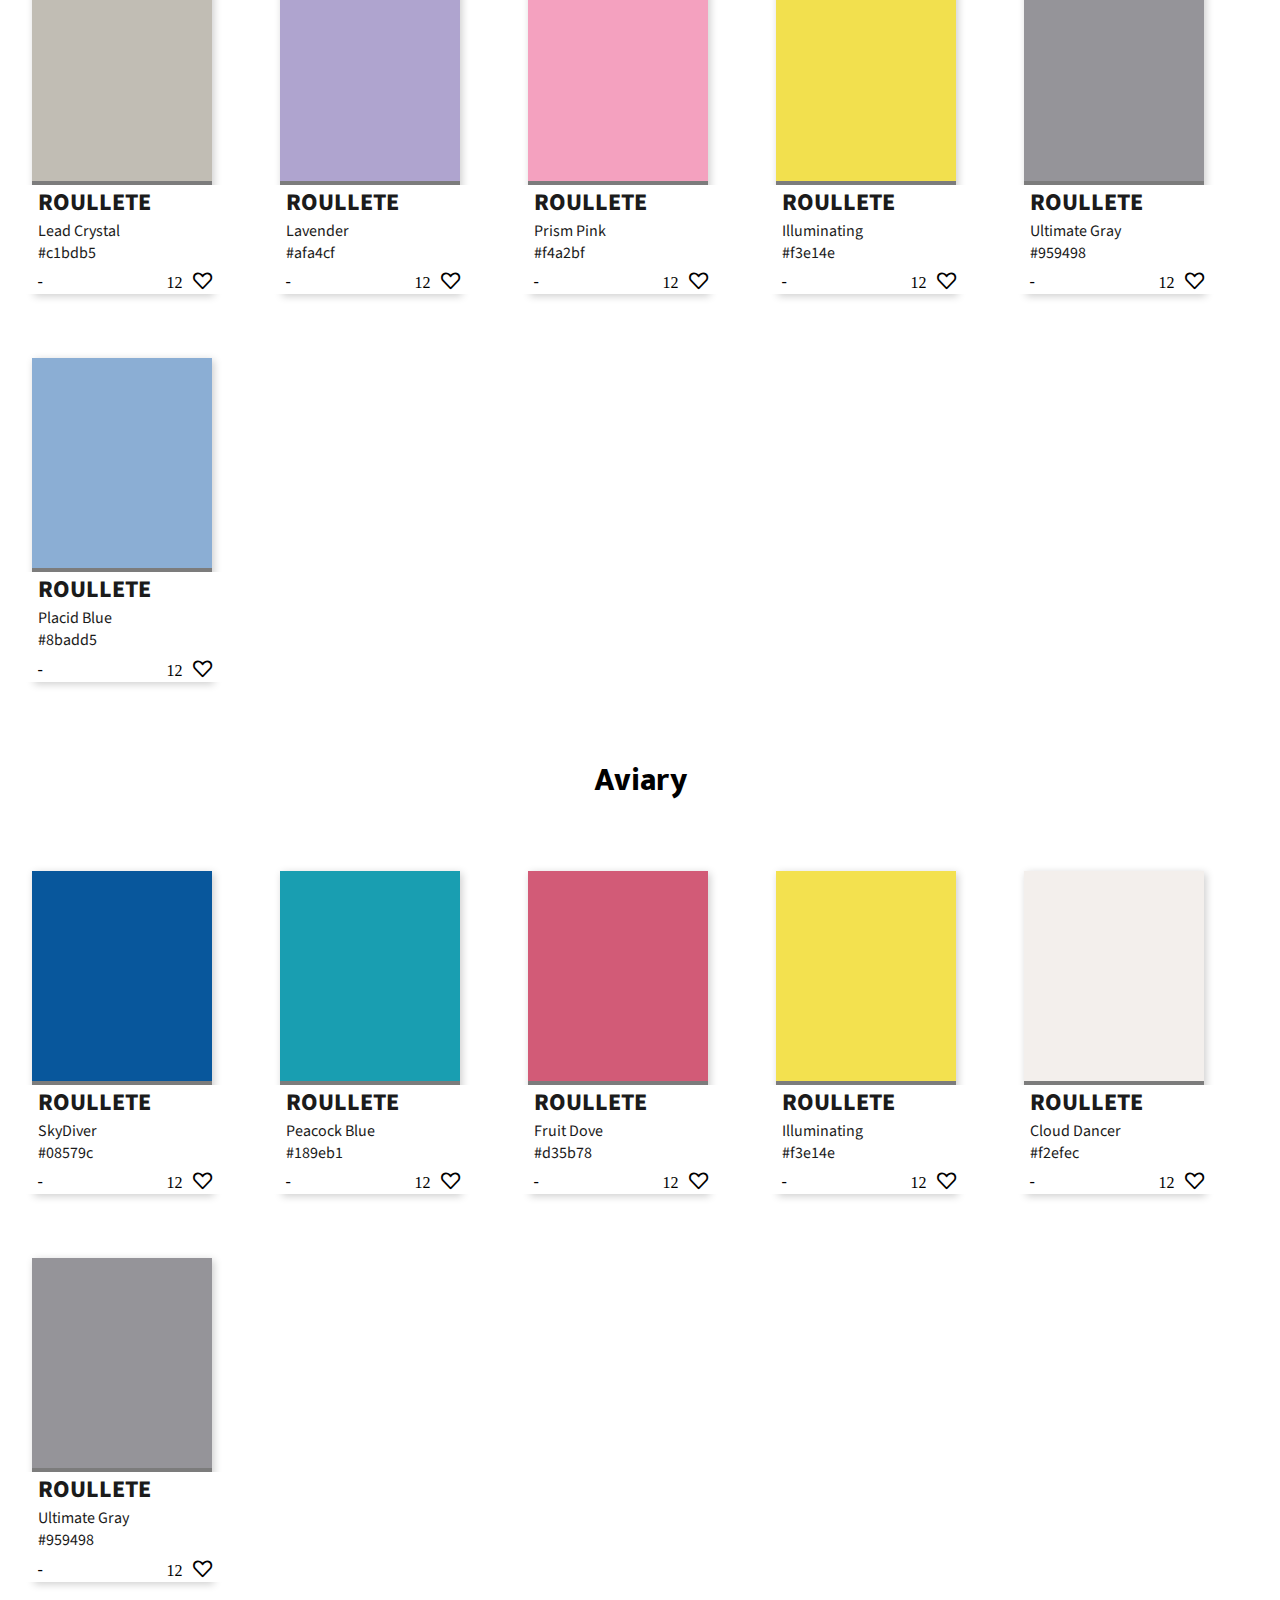
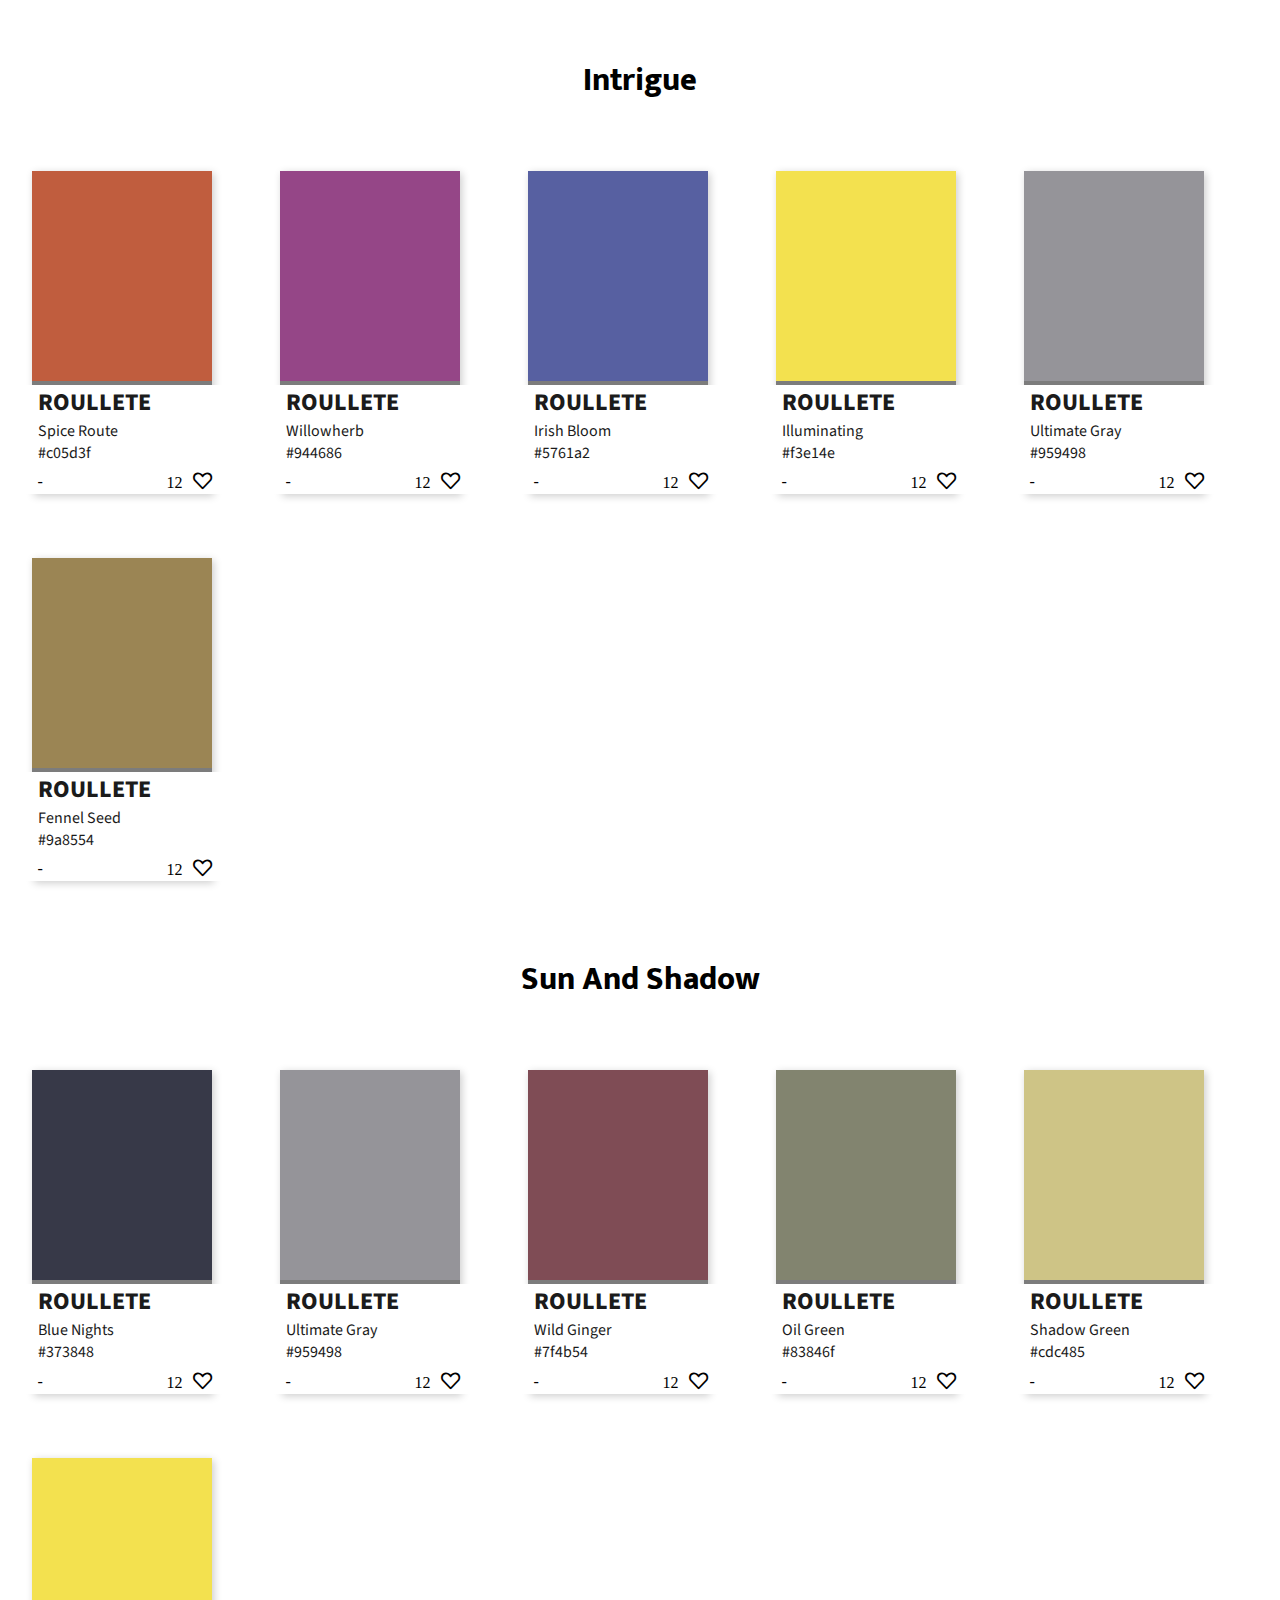
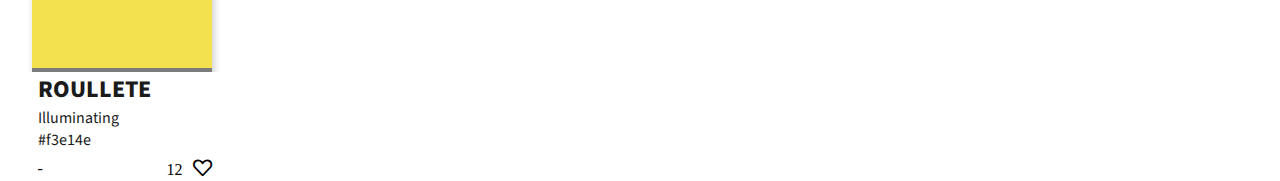
==== commit 9fed65dc: "4.2 minor fix js link" ====
--- a/index.html
+++ b/index.html
@@ -613,9 +613,9 @@
 
 
     <!----- javascript ------->
-    <script src="/js/Jquery3.6.0.min.js"></script>
-
-    <script src="/js/main.js"></script>
+    <script src="./js/Jquery3.6.0.min.js"></script>
+
+    <script src="./js/main.js"></script>
 </body>
 </html>
 
--- a/css/style.css
+++ b/css/style.css
@@ -185,7 +185,7 @@
     font-size: 36pt;
 }
 main p.lorem{
-    width: 840px;
+    width: 72%;
     text-align: center;
 }
 main .welcome-text button.btn-discover{
@@ -288,6 +288,9 @@
     .nav{
         min-height: 20vh;
     }
+    main .overlay{
+        margin-top: 97vh;
+    }
 }
 /*      Viewport less than or equal to 800px        */
 
@@ -304,9 +307,20 @@
     .nav .collapse-toggle-container{
         display:initial;
     }
-
-}
-
+    main .overlay{
+        margin-top: 89vh;
+    }
+}
+
+@media only screen and (min-width: 800px){
+    .nav{
+        max-height: 20vh;
+    }
+
+@media only screen and (min-width: 1022px){
+    .nav{
+        max-height: 12vh;
+    }
 /*------x----- RESPONSIVE WEB DESIGN -----x-----*/
 
 
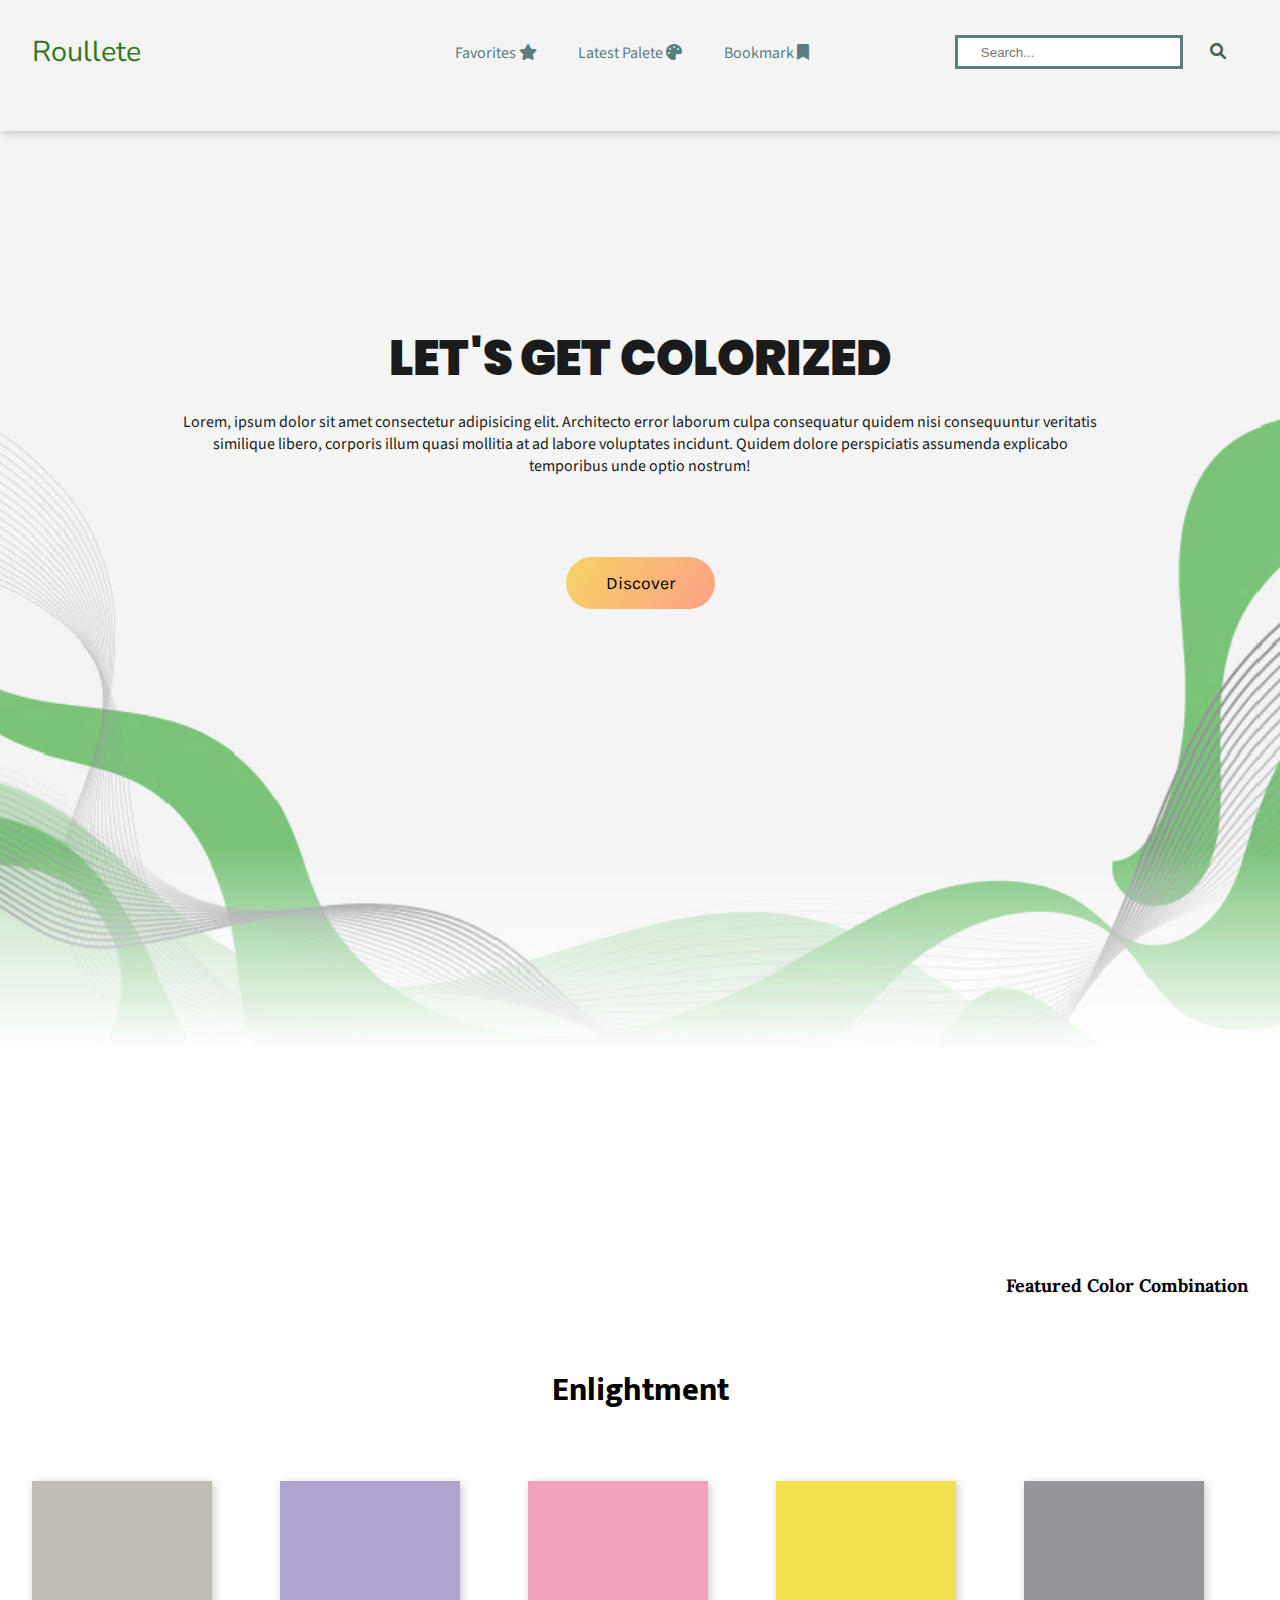
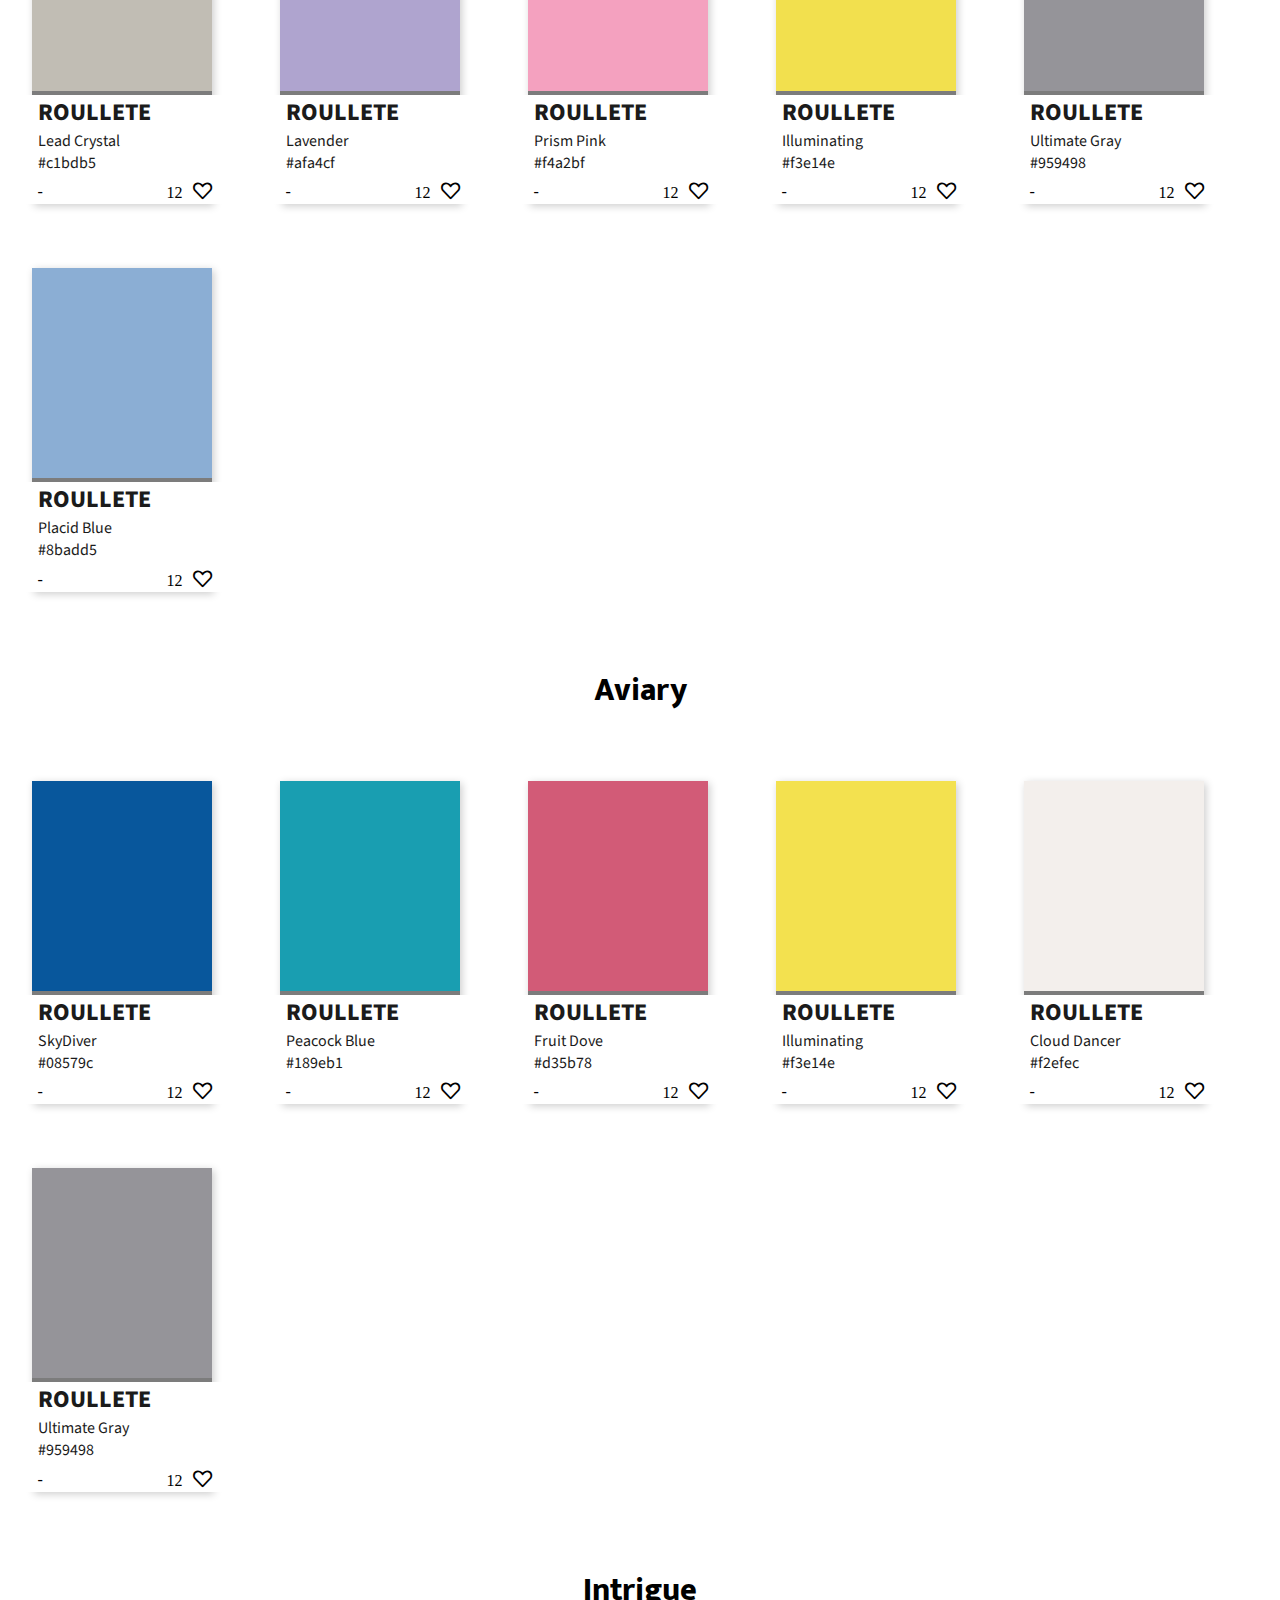
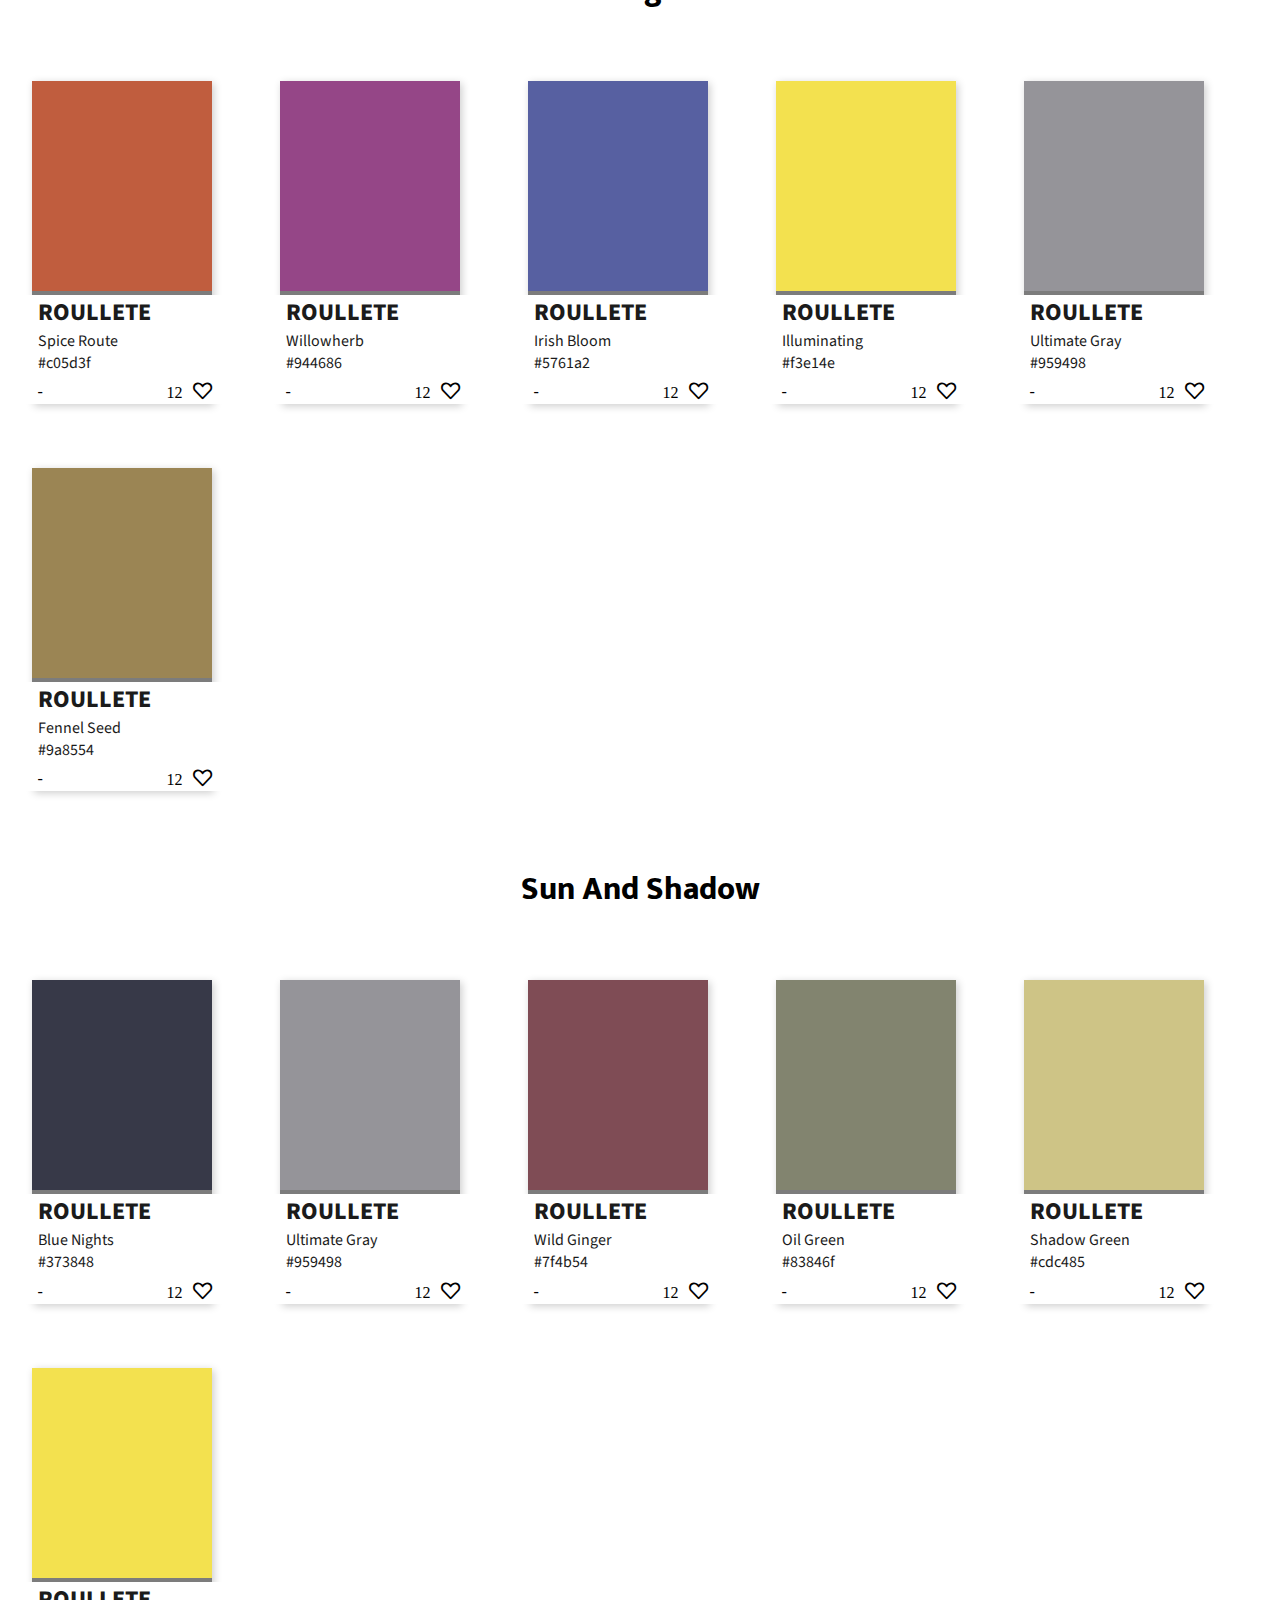
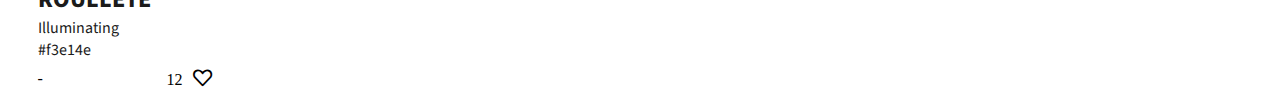
==== commit f8ddd6ec: "4.3 minor fix background and layouting" ====
--- a/index.html
+++ b/index.html
@@ -66,8 +66,6 @@
                     Discover
                 </button>
             </div>
-            <div class="overlay">
-            </div>
         </section>
 
     <!----- konten satu | pallete of the year ------->
--- a/css/style.css
+++ b/css/style.css
@@ -161,11 +161,11 @@
 /*--------- welcome | section ---------*/
 
 main .welcome{
-    background-image: url(../assets/bgbaru.jpg);
+    background-image: url(../assets/bgbarulagi.jpg);
     background-size: cover;
     background-position: bottom;
     height: 102vh;
-    margin-bottom: 35vh;
+    margin-bottom: 25vh;
 }
 main .welcome .welcome-text{
     display: flex;
@@ -202,17 +202,6 @@
     box-shadow: 2px 2px 8px rgba(0, 0, 0, 0.2);
     color: #f4f4f4;
 }
-main .overlay{
-    position:absolute;
-    margin-top: 88vh;
-    top:0;
-    left:0;
-    right:0;
-    background: linear-gradient(to bottom, rgba(255,255,255,0), rgba(255,255,255,1)); /* Standard syntax (must be last) */
-    width:100%;
-    height:30vh;
-    z-index:1;  
-}
 
 /*---x------ welcome | section ------x---*/
 
@@ -223,6 +212,7 @@
 }
 main .title-content h2.title{
     font-family: 'Lora', serif;
+    font-size: large;
     float: right;
 }
 main .palleteoftheyear{
@@ -288,9 +278,6 @@
     .nav{
         min-height: 20vh;
     }
-    main .overlay{
-        margin-top: 97vh;
-    }
 }
 /*      Viewport less than or equal to 800px        */
 
@@ -307,20 +294,18 @@
     .nav .collapse-toggle-container{
         display:initial;
     }
-    main .overlay{
-        margin-top: 89vh;
-    }
 }
 
 @media only screen and (min-width: 800px){
     .nav{
         max-height: 20vh;
     }
-
+}
 @media only screen and (min-width: 1022px){
     .nav{
         max-height: 12vh;
     }
+}
 /*------x----- RESPONSIVE WEB DESIGN -----x-----*/
 
 
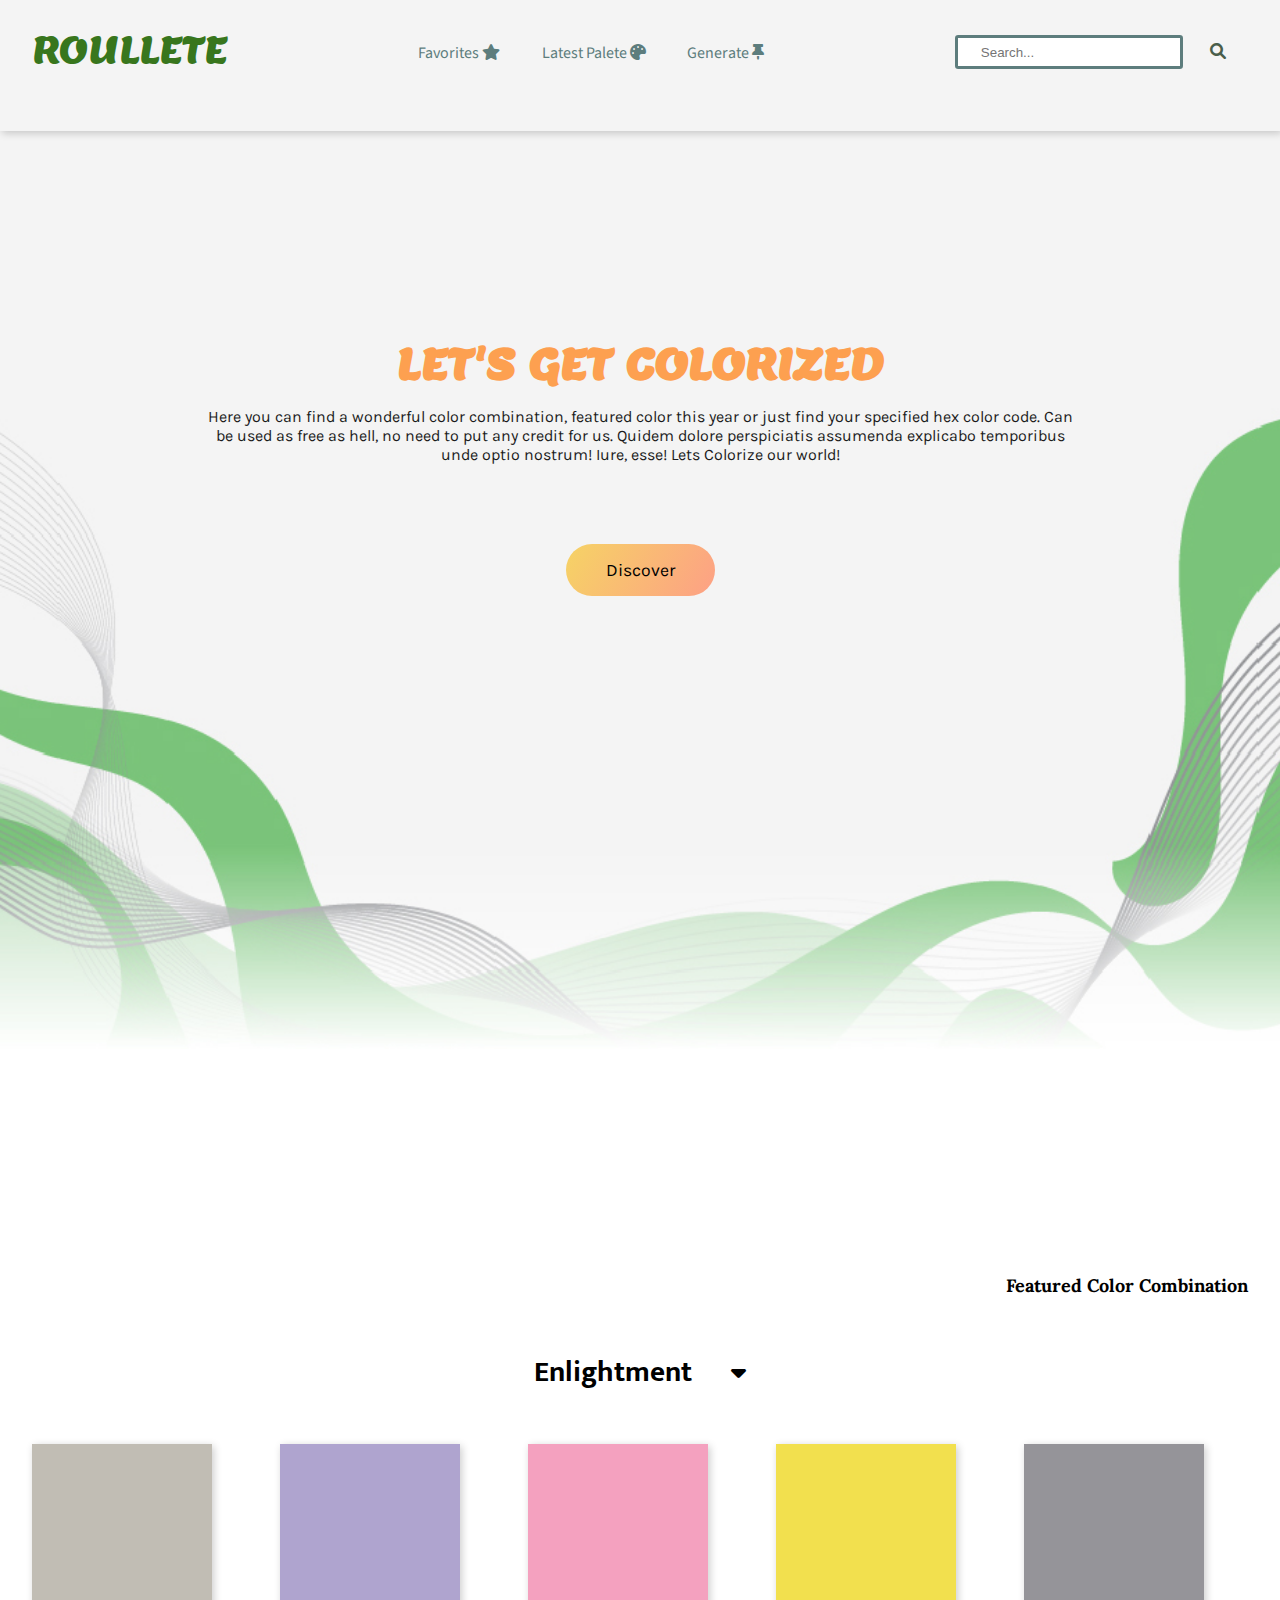
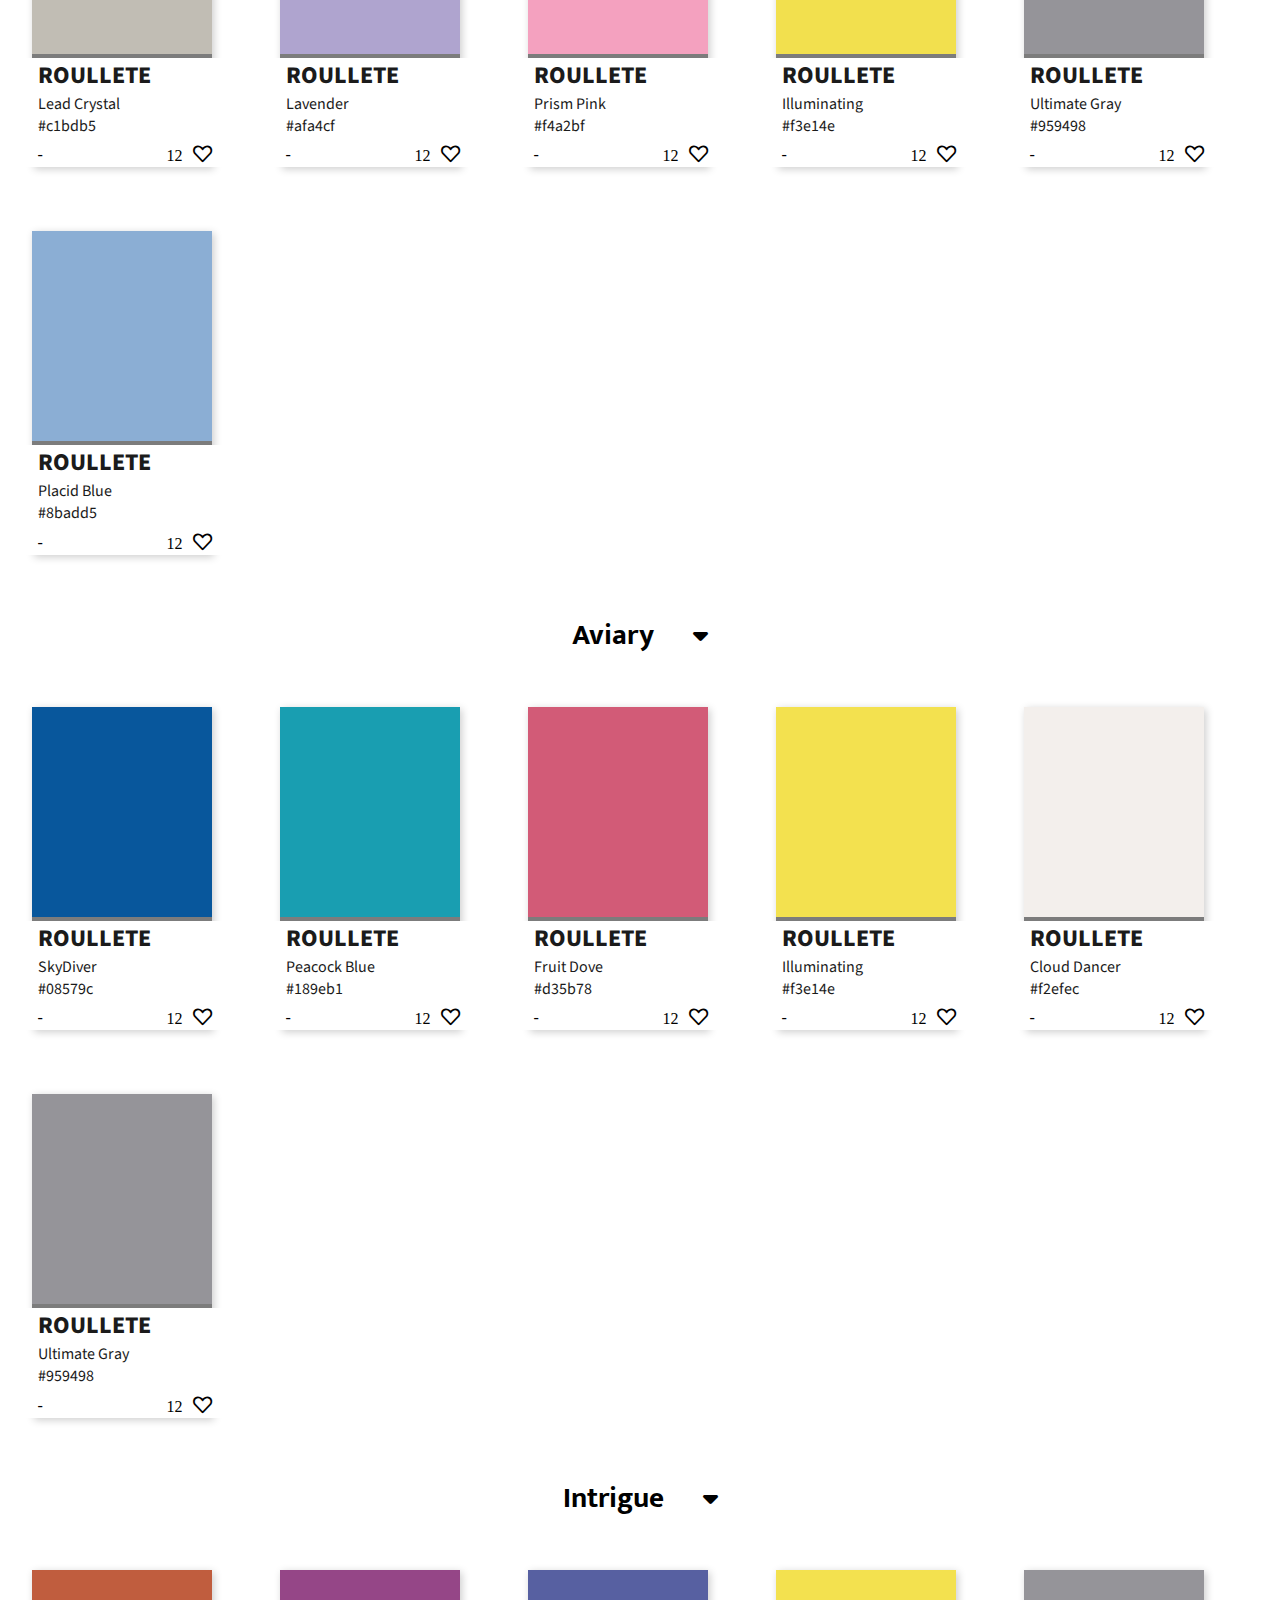
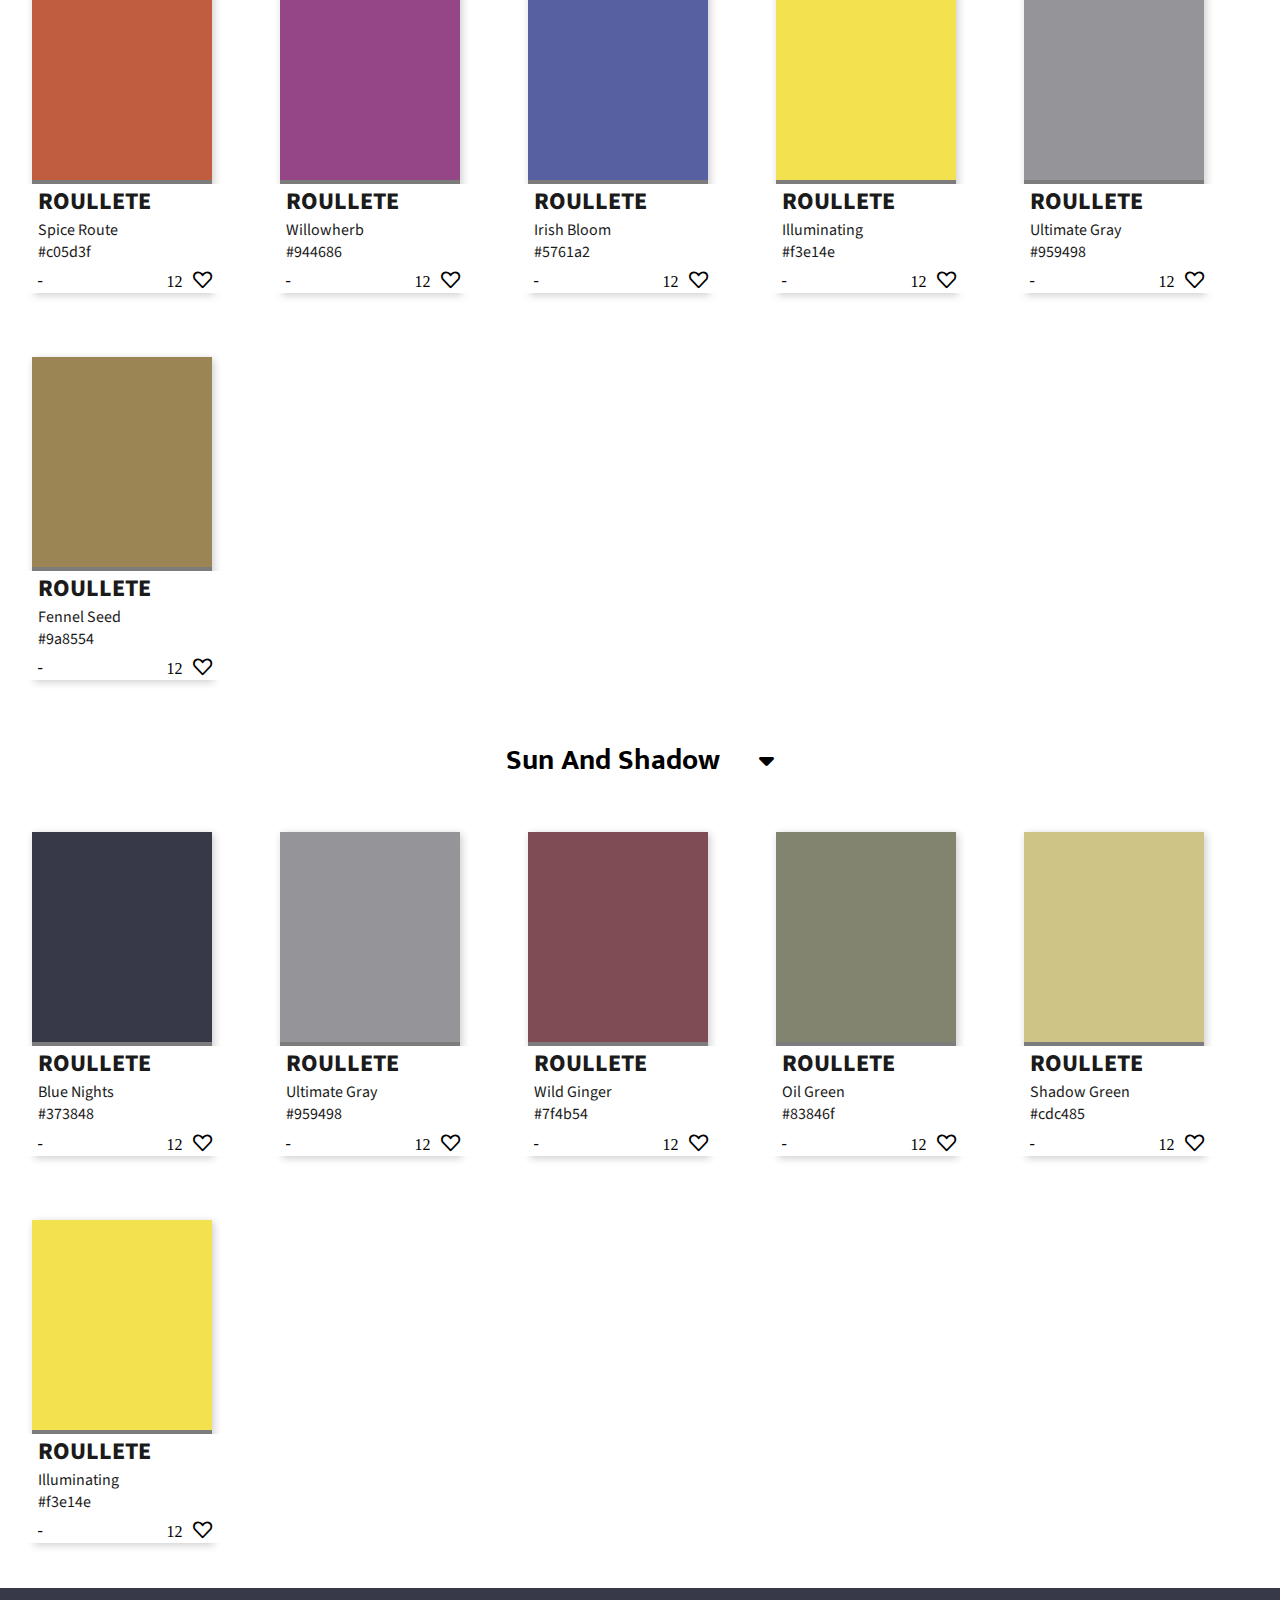
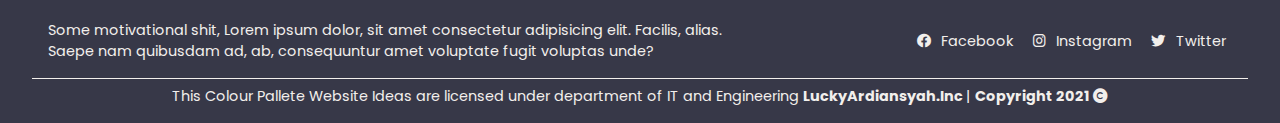
==== commit 9537a5fd: "patch 6.0 - footer and generate schemes" ====
--- a/index.html
+++ b/index.html
@@ -1,625 +1,658 @@
-
-<!DOCTYPE html>
-<html lang="en">
-<head>
-    <meta charset="UTF-8">
-    <meta http-equiv="X-UA-Compatible" content="IE=edge">
-    <meta name="viewport" content="width=device-width, initial-scale=1.0">
-
-    <!-----stylesheet------->
-    <link rel="stylesheet" href="./css/style.css">
-
-    <title>Roullete | Color Palette</title>
-</head>
-<body>
-
-    <!----- Bagian link-link ------->
-    <nav class="nav">
-        <div class="nav-menu flex-row">
-            <div class="nav-brand">
-                <a href="#" class="text-gray">
-                    Roullete
-                </a>
-            </div>
-            <div class="collapse-toggle-container">
-                <div class="toggle-icon">
-                    <i class="fas fa-bars"></i>
-                </div>
-            </div>
-            <div class="nav-items flex-row">
-                <a href="#home" class="nav-link">
-                    Favorites
-                    <i class="fas fa-star"></i>
-                </a>
-                <a href="#latest-palletes" class="nav-link">
-                    Latest Palete
-                    <i class="fas fa-palette"></i>
-                </a>
-                <a href="#bookmark" class="nav-link">
-                    Bookmark
-                    <i class="fas fa-bookmark"></i>
-                </a>
-            </div>
-            <div class="nav-search ">
-                <input type="text" placeholder="Search..." class="search-item"/>
-                <a href="#search" class="search-item"><i class="fas fa-search"></i></a>
-            </div>
-        </div>
-    </nav>
-    
-    <!----- Bagian utama situs ------->
-    <main>
-
-    <!----- introduksi situs ------->
-        <section class="welcome">
-            <div class="welcome-text">
-                <h1>Let's get colorized</h1>
-                <p class="lorem">
-                Lorem, ipsum dolor sit amet consectetur adipisicing elit.
-                Architecto error laborum culpa consequatur quidem nisi 
-                consequuntur veritatis similique libero, corporis illum 
-                quasi mollitia at ad labore voluptates incidunt. 
-                Quidem dolore perspiciatis assumenda explicabo temporibus 
-                unde optio nostrum!
-                </p>
-                <button class="btn-discover">
-                    Discover
-                </button>
-            </div>
-        </section>
-
-    <!----- konten satu | pallete of the year ------->
-        <div class="title-content">
-            <h2 class="title">Featured Color Combination</h2>
-        </div>
-        <br>
-
-        <section class="palleteoftheyear">
-            <h1 class="section-titleoftheyear">
-                Enlightment
-            </h1>
-            <article class="palletes-container">
-                <a href="#" class="thumbnail">
-                    <img src="./assets/enlightment-03.jpg" alt="" class="thumbnail-image">
-                </a>
-                <div class="palletes-bottom-section">
-                    <a href="#home" class="palletes-brand">
-                        Roullete
-                    </a>
-                    <br>        
-                    <a href="#color-hex" class="palletes-similar">
-                       Lead Crystal <br> #c1bdb5
-                    </a>                   
-                    <div class="palletes-metadata ">
-                        <span>-</span>
-                        <span>12
-                            <button class="btn-like"><i class="far fa-heart"></i></button>
-                        </span>
-                        
-                    </div>
-                </div>
-            </article>
-            <article class="palletes-container">
-                <a href="#" class="thumbnail">
-                    <img src="./assets/enlightment-04.jpg" alt="" class="thumbnail-image">
-                </a>
-                <div class="palletes-bottom-section">
-                    <a href="#home" class="palletes-brand">
-                        Roullete
-                    </a>
-                    <br>        
-                    <a href="#color-hex" class="palletes-similar">
-                       Lavender <br> #afa4cf
-                    </a>                   
-                    <div class="palletes-metadata ">
-                        <span>-</span>
-                        <span>12
-                            <button class="btn-like"><i class="far fa-heart"></i></button>
-                        </span>
-                        
-                    </div>
-                </div>
-            </article>
-            <article class="palletes-container">
-                <a href="#" class="thumbnail">
-                    <img src="./assets/enlightment-05.jpg" alt="" class="thumbnail-image">
-                </a>
-                <div class="palletes-bottom-section">
-                    <a href="#home" class="palletes-brand">
-                        Roullete
-                    </a>
-                    <br>        
-                    <a href="#color-hex" class="palletes-similar">
-                       Prism Pink <br> #f4a2bf
-                    </a>                   
-                    <div class="palletes-metadata ">
-                        <span>-</span>
-                        <span>12
-                            <button class="btn-like"><i class="far fa-heart"></i></button>
-                        </span>
-                        
-                    </div>
-                </div>
-            </article>
-            <article class="palletes-container">
-                <a href="#" class="thumbnail">
-                    <img src="./assets/enlightment-06.jpg" alt="" class="thumbnail-image">
-                </a>
-                <div class="palletes-bottom-section">
-                    <a href="#home" class="palletes-brand">
-                        Roullete
-                    </a>
-                    <br>        
-                    <a href="#color-hex" class="palletes-similar">
-                       Illuminating <br> #f3e14e
-                    </a>                   
-                    <div class="palletes-metadata ">
-                        <span>-</span>
-                        <span>12
-                            <button class="btn-like"><i class="far fa-heart"></i></button>
-                        </span>
-                        
-                    </div>
-                </div>
-            </article>
-            <article class="palletes-container">
-                <a href="#" class="thumbnail">
-                    <img src="./assets/enlightment-07.jpg" alt="" class="thumbnail-image">
-                </a>
-                <div class="palletes-bottom-section">
-                    <a href="#home" class="palletes-brand">
-                        Roullete
-                    </a>
-                    <br>        
-                    <a href="#color-hex" class="palletes-similar">
-                       Ultimate Gray <br> #959498
-                    </a>                   
-                    <div class="palletes-metadata ">
-                        <span>-</span>
-                        <span>12
-                            <button class="btn-like"><i class="far fa-heart"></i></button>
-                        </span>
-                        
-                    </div>
-                </div>
-            </article>
-            <article class="palletes-container">
-                <a href="#" class="thumbnail">
-                    <img src="./assets/enlightment-08.jpg" alt="" class="thumbnail-image">
-                </a>
-                <div class="palletes-bottom-section">
-                    <a href="#home" class="palletes-brand">
-                        Roullete
-                    </a>
-                    <br>        
-                    <a href="#color-hex" class="palletes-similar">
-                       Placid Blue <br> #8badd5
-                    </a>                   
-                    <div class="palletes-metadata ">
-                        <span>-</span>
-                        <span>12
-                            <button class="btn-like"><i class="far fa-heart"></i></button>
-                        </span>
-                        
-                    </div>
-                </div>
-            </article>
-        </section> <!Enlightment>
-        
-        <section class="palleteoftheyear">
-            <h1 class="section-titleoftheyear">
-                Aviary
-            </h1>
-            <article class="palletes-container">
-                <a href="#" class="thumbnail">
-                    <img src="./assets/aviary-03.jpg" alt="" class="thumbnail-image">
-                </a>
-                <div class="palletes-bottom-section">
-                    <a href="#home" class="palletes-brand">
-                        Roullete
-                    </a>
-                    <br>        
-                    <a href="#color-hex" class="palletes-similar">
-                       SkyDiver <br> #08579c
-                    </a>                   
-                    <div class="palletes-metadata ">
-                        <span>-</span>
-                        <span>12
-                            <button class="btn-like"><i class="far fa-heart"></i></button>
-                        </span>
-                        
-                    </div>
-                </div>
-            </article>
-            <article class="palletes-container">
-                <a href="#" class="thumbnail">
-                    <img src="./assets/aviary-04.jpg" alt="" class="thumbnail-image">
-                </a>
-                <div class="palletes-bottom-section">
-                    <a href="#home" class="palletes-brand">
-                        Roullete
-                    </a>
-                    <br>        
-                    <a href="#color-hex" class="palletes-similar">
-                       Peacock Blue <br> #189eb1
-                    </a>                   
-                    <div class="palletes-metadata ">
-                        <span>-</span>
-                        <span>12
-                            <button class="btn-like"><i class="far fa-heart"></i></button>
-                        </span>
-                        
-                    </div>
-                </div>
-            </article>
-            <article class="palletes-container">
-                <a href="#" class="thumbnail">
-                    <img src="./assets/aviary-05.jpg" alt="" class="thumbnail-image">
-                </a>
-                <div class="palletes-bottom-section">
-                    <a href="#home" class="palletes-brand">
-                        Roullete
-                    </a>
-                    <br>        
-                    <a href="#color-hex" class="palletes-similar">
-                       Fruit Dove <br> #d35b78
-                    </a>                   
-                    <div class="palletes-metadata ">
-                        <span>-</span>
-                        <span>12
-                            <button class="btn-like"><i class="far fa-heart"></i></button>
-                        </span>
-                        
-                    </div>
-                </div>
-            </article>
-            <article class="palletes-container">
-                <a href="#" class="thumbnail">
-                    <img src="./assets/aviary-06.jpg" alt="" class="thumbnail-image">
-                </a>
-                <div class="palletes-bottom-section">
-                    <a href="#home" class="palletes-brand">
-                        Roullete
-                    </a>
-                    <br>        
-                    <a href="#color-hex" class="palletes-similar">
-                       Illuminating <br> #f3e14e
-                    </a>                   
-                    <div class="palletes-metadata ">
-                        <span>-</span>
-                        <span>12
-                            <button class="btn-like"><i class="far fa-heart"></i></button>
-                        </span>
-                        
-                    </div>
-                </div>
-            </article>
-            <article class="palletes-container">
-                <a href="#" class="thumbnail">
-                    <img src="./assets/aviary-07.jpg" alt="" class="thumbnail-image">
-                </a>
-                <div class="palletes-bottom-section">
-                    <a href="#home" class="palletes-brand">
-                        Roullete
-                    </a>
-                    <br>        
-                    <a href="#color-hex" class="palletes-similar">
-                       Cloud Dancer <br> #f2efec
-                    </a>                   
-                    <div class="palletes-metadata ">
-                        <span>-</span>
-                        <span>12
-                            <button class="btn-like"><i class="far fa-heart"></i></button>
-                        </span>
-                        
-                    </div>
-                </div>
-            </article>
-            <article class="palletes-container">
-                <a href="#" class="thumbnail">
-                    <img src="./assets/aviary-08.jpg" alt="" class="thumbnail-image">
-                </a>
-                <div class="palletes-bottom-section">
-                    <a href="#home" class="palletes-brand">
-                        Roullete
-                    </a>
-                    <br>        
-                    <a href="#color-hex" class="palletes-similar">
-                       Ultimate Gray <br> #959498
-                    </a>                   
-                    <div class="palletes-metadata ">
-                        <span>-</span>
-                        <span>12
-                            <button class="btn-like"><i class="far fa-heart"></i></button>
-                        </span>
-                        
-                    </div>
-                </div>
-            </article>
-        </section><!Aviary>
-
-        <section class="palleteoftheyear">
-            <h1 class="section-titleoftheyear">
-                Intrigue
-            </h1>
-            <article class="palletes-container">
-                <a href="#" class="thumbnail">
-                    <img src="./assets/intrigue-03.jpg" alt="" class="thumbnail-image">
-                </a>
-                <div class="palletes-bottom-section">
-                    <a href="#home" class="palletes-brand">
-                        Roullete
-                    </a>
-                    <br>        
-                    <a href="#color-hex" class="palletes-similar">
-                        Spice Route <br> #c05d3f
-                    </a>                   
-                    <div class="palletes-metadata ">
-                        <span>-</span>
-                        <span>12
-                            <button class="btn-like"><i class="far fa-heart"></i></button>
-                        </span>
-                        
-                    </div>
-                </div>
-            </article>
-            <article class="palletes-container">
-                <a href="#" class="thumbnail">
-                    <img src="./assets/intrigue-04.jpg" alt="" class="thumbnail-image">
-                </a>
-                <div class="palletes-bottom-section">
-                    <a href="#home" class="palletes-brand">
-                        Roullete
-                    </a>
-                    <br>        
-                    <a href="#color-hex" class="palletes-similar">
-                        Willowherb <br> #944686
-                    </a>                   
-                    <div class="palletes-metadata ">
-                        <span>-</span>
-                        <span>12
-                            <button class="btn-like"><i class="far fa-heart"></i></button>
-                        </span>
-                        
-                    </div>
-                </div>
-            </article>
-            <article class="palletes-container">
-                <a href="#" class="thumbnail">
-                    <img src="./assets/intrigue-05.jpg" alt="" class="thumbnail-image">
-                </a>
-                <div class="palletes-bottom-section">
-                    <a href="#home" class="palletes-brand">
-                        Roullete
-                    </a>
-                    <br>        
-                    <a href="#color-hex" class="palletes-similar">
-                        Irish Bloom <br> #5761a2
-                    </a>                   
-                    <div class="palletes-metadata ">
-                        <span>-</span>
-                        <span>12
-                            <button class="btn-like"><i class="far fa-heart"></i></button>
-                        </span>
-                        
-                    </div>
-                </div>
-            </article>
-            <article class="palletes-container">
-                <a href="#" class="thumbnail">
-                    <img src="./assets/intrigue-06.jpg" alt="" class="thumbnail-image">
-                </a>
-                <div class="palletes-bottom-section">
-                    <a href="#home" class="palletes-brand">
-                        Roullete
-                    </a>
-                    <br>        
-                    <a href="#color-hex" class="palletes-similar">
-                       Illuminating <br> #f3e14e
-                    </a>                   
-                    <div class="palletes-metadata ">
-                        <span>-</span>
-                        <span>12
-                            <button class="btn-like"><i class="far fa-heart"></i></button>
-                        </span>
-                        
-                    </div>
-                </div>
-            </article>
-            <article class="palletes-container">
-                <a href="#" class="thumbnail">
-                    <img src="./assets/intrigue-07.jpg" alt="" class="thumbnail-image">
-                </a>
-                <div class="palletes-bottom-section">
-                    <a href="#home" class="palletes-brand">
-                        Roullete
-                    </a>
-                    <br>        
-                    <a href="#color-hex" class="palletes-similar">
-                        Ultimate Gray <br> #959498
-                    </a>                   
-                    <div class="palletes-metadata ">
-                        <span>-</span>
-                        <span>12
-                            <button class="btn-like"><i class="far fa-heart"></i></button>
-                        </span>
-                        
-                    </div>
-                </div>
-            </article>
-            <article class="palletes-container">
-                <a href="#" class="thumbnail">
-                    <img src="./assets/intrigue-08.jpg" alt="" class="thumbnail-image">
-                </a>
-                <div class="palletes-bottom-section">
-                    <a href="#home" class="palletes-brand">
-                        Roullete
-                    </a>
-                    <br>        
-                    <a href="#color-hex" class="palletes-similar">
-                        Fennel Seed <br> #9a8554
-                    </a>                   
-                    <div class="palletes-metadata ">
-                        <span>-</span>
-                        <span>12
-                            <button class="btn-like"><i class="far fa-heart"></i></button>
-                        </span>
-                        
-                    </div>
-                </div>
-            </article>
-        </section><!intrigue>
-
-        <section class="palleteoftheyear">
-            <h1 class="section-titleoftheyear">
-                Sun and Shadow
-            </h1>
-            <article class="palletes-container">
-                <a href="#" class="thumbnail">
-                    <img src="./assets/sunsad-03.jpg" alt="" class="thumbnail-image">
-                </a>
-                <div class="palletes-bottom-section">
-                    <a href="#home" class="palletes-brand">
-                        Roullete
-                    </a>
-                    <br>        
-                    <a href="#color-hex" class="palletes-similar">
-                        Blue Nights <br> #373848
-                    </a>                   
-                    <div class="palletes-metadata ">
-                        <span>-</span>
-                        <span>12
-                            <button class="btn-like"><i class="far fa-heart"></i></button>
-                        </span>
-                        
-                    </div>
-                </div>
-            </article>
-            <article class="palletes-container">
-                <a href="#" class="thumbnail">
-                    <img src="./assets/sunsad-04.jpg" alt="" class="thumbnail-image">
-                </a>
-                <div class="palletes-bottom-section">
-                    <a href="#home" class="palletes-brand">
-                        Roullete
-                    </a>
-                    <br>        
-                    <a href="#color-hex" class="palletes-similar">
-                        Ultimate Gray <br> #959498
-                    </a>                   
-                    <div class="palletes-metadata ">
-                        <span>-</span>
-                        <span>12
-                            <button class="btn-like"><i class="far fa-heart"></i></button>
-                        </span>
-                        
-                    </div>
-                </div>
-            </article>
-            <article class="palletes-container">
-                <a href="#" class="thumbnail">
-                    <img src="./assets/sunsad-05.jpg" alt="" class="thumbnail-image">
-                </a>
-                <div class="palletes-bottom-section">
-                    <a href="#home" class="palletes-brand">
-                        Roullete
-                    </a>
-                    <br>        
-                    <a href="#color-hex" class="palletes-similar">
-                        Wild Ginger <br> #7f4b54
-                    </a>                   
-                    <div class="palletes-metadata ">
-                        <span>-</span>
-                        <span>12
-                            <button class="btn-like"><i class="far fa-heart"></i></button>
-                        </span>
-                        
-                    </div>
-                </div>
-            </article>
-            <article class="palletes-container">
-                <a href="#" class="thumbnail">
-                    <img src="./assets/sunsad-06.jpg" alt="" class="thumbnail-image">
-                </a>
-                <div class="palletes-bottom-section">
-                    <a href="#home" class="palletes-brand">
-                        Roullete
-                    </a>
-                    <br>        
-                    <a href="#color-hex" class="palletes-similar">
-                        Oil Green <br> #83846f
-                    </a>                   
-                    <div class="palletes-metadata ">
-                        <span>-</span>
-                        <span>12
-                            <button class="btn-like"><i class="far fa-heart"></i></button>
-                        </span>
-                        
-                    </div>
-                </div>
-            </article>
-            <article class="palletes-container">
-                <a href="#" class="thumbnail">
-                    <img src="./assets/sunsad-07.jpg" alt="" class="thumbnail-image">
-                </a>
-                <div class="palletes-bottom-section">
-                    <a href="#home" class="palletes-brand">
-                        Roullete
-                    </a>
-                    <br>        
-                    <a href="#color-hex" class="palletes-similar">
-                        Shadow Green <br> #cdc485
-                    </a>                   
-                    <div class="palletes-metadata ">
-                        <span>-</span>
-                        <span>12
-                            <button class="btn-like"><i class="far fa-heart"></i></button>
-                        </span>
-                        
-                    </div>
-                </div>
-            </article>
-            <article class="palletes-container">
-                <a href="#" class="thumbnail">
-                    <img src="./assets/sunsad-08.jpg" alt="" class="thumbnail-image">
-                </a>
-                <div class="palletes-bottom-section">
-                    <a href="#home" class="palletes-brand">
-                        Roullete
-                    </a>
-                    <br>        
-                    <a href="#color-hex" class="palletes-similar">
-                        Illuminating <br> #f3e14e
-                    </a>                   
-                    <div class="palletes-metadata ">
-                        <span>-</span>
-                        <span>12
-                            <button class="btn-like"><i class="far fa-heart"></i></button>
-                        </span>
-                        
-                    </div>
-                </div>
-            </article>
-        </section><!Sun and Shadow>
-
-        
-
-        
-    </main>
-
-
-
-
-    <!----- javascript ------->
-    <script src="./js/Jquery3.6.0.min.js"></script>
-
-    <script src="./js/main.js"></script>
-</body>
-</html>
-
-
-
-
-
-
-
+
+<!DOCTYPE html>
+<html lang="en">
+<head>
+    <meta charset="UTF-8">
+    <meta http-equiv="X-UA-Compatible" content="IE=edge">
+    <meta name="viewport" content="width=device-width, initial-scale=1.0">
+
+    <!-----stylesheet------->
+    <link rel="stylesheet" href="./css/style.css">
+
+    <title>Roullete | Color Palette</title>
+</head>
+<body>
+
+    <!----- Bagian link-link ------->
+    <nav class="nav">
+        <div class="nav-menu flex-row">
+            <div class="nav-brand">
+                <a href="#" class="text-gray">
+                    Roullete
+                </a>
+            </div>
+            <div class="collapse-toggle-container">
+                <div class="toggle-icon">
+                    <i class="fas fa-bars"></i>
+                </div>
+            </div>
+            <div class="nav-items flex-row">
+                <a href="#home" class="nav-link">
+                    Favorites
+                    <i class="fas fa-star"></i>
+                </a>
+                <a href="#latest-palletes" class="nav-link">
+                    Latest Palete
+                    <i class="fas fa-palette"></i>
+                </a>
+                <a href="./sub-page/Generate-Color-Scheme.html" class="nav-link">
+                    Generate
+                    <i class="fas fa-thumbtack"></i>
+                </a>
+            </div>
+            <div class="nav-search ">
+                <input type="text" placeholder="Search..." class="search-item"/>
+                <a href="#search" class="search-item"><i class="fas fa-search"></i></a>
+            </div>
+        </div>
+    </nav>
+    
+    <!----- Bagian utama situs ------->
+    <main>
+
+    <!----- introduksi situs ------->
+        <section class="welcome">
+            <div class="welcome-text">
+                <h1 class="go">Let's get colorized</h1>
+                <p class="lorem">
+                Here you can find a wonderful color combination, featured color
+                this year or just find your specified hex color code. Can be used
+                as free as hell, no need to put any credit for us.
+                Quidem dolore perspiciatis assumenda explicabo temporibus 
+                unde optio nostrum! Iure, esse! Lets Colorize our world!
+                </p>
+
+                <a href="#colour"><button class="btn-discover">
+                    Discover
+                </button></a>
+            </div>
+        </section>
+
+    <!----- konten satu | pallete of the year ------->
+        <div class="title-content" id="colour">
+            <h2 class="title">Featured Color Combination</h2>
+        </div>
+        <br>
+
+        <section class="palleteoftheyear">
+            <h1 class="section-titleoftheyear">
+                Enlightment 
+                <i class="fas fa-caret-down"></i>
+            </h1>
+            
+            <article class="palletes-container">
+                <a href="#" class="thumbnail">
+                    <img src="./assets/enlightment-03.jpg" alt="" class="thumbnail-image">
+                </a>
+                <div class="palletes-bottom-section">
+                    <a href="#home" class="palletes-brand">
+                        Roullete
+                    </a>
+                    <br>        
+                    <a href="#color-hex" class="palletes-similar">
+                       Lead Crystal <br> #c1bdb5
+                    </a>                   
+                    <div class="palletes-metadata ">
+                        <span>-</span>
+                        <span>12
+                            <button class="btn-like"><i class="far fa-heart"></i></button>
+                        </span>
+                        
+                    </div>
+                </div>
+            </article>
+            <article class="palletes-container">
+                <a href="#" class="thumbnail">
+                    <img src="./assets/enlightment-04.jpg" alt="" class="thumbnail-image">
+                </a>
+                <div class="palletes-bottom-section">
+                    <a href="#home" class="palletes-brand">
+                        Roullete
+                    </a>
+                    <br>        
+                    <a href="#color-hex" class="palletes-similar">
+                       Lavender <br> #afa4cf
+                    </a>                   
+                    <div class="palletes-metadata ">
+                        <span>-</span>
+                        <span>12
+                            <button class="btn-like"><i class="far fa-heart"></i></button>
+                        </span>
+                        
+                    </div>
+                </div>
+            </article>
+            <article class="palletes-container">
+                <a href="#" class="thumbnail">
+                    <img src="./assets/enlightment-05.jpg" alt="" class="thumbnail-image">
+                </a>
+                <div class="palletes-bottom-section">
+                    <a href="#home" class="palletes-brand">
+                        Roullete
+                    </a>
+                    <br>        
+                    <a href="#color-hex" class="palletes-similar">
+                       Prism Pink <br> #f4a2bf
+                    </a>                   
+                    <div class="palletes-metadata ">
+                        <span>-</span>
+                        <span>12
+                            <button class="btn-like"><i class="far fa-heart"></i></button>
+                        </span>
+                        
+                    </div>
+                </div>
+            </article>
+            <article class="palletes-container">
+                <a href="#" class="thumbnail">
+                    <img src="./assets/enlightment-06.jpg" alt="" class="thumbnail-image">
+                </a>
+                <div class="palletes-bottom-section">
+                    <a href="#home" class="palletes-brand">
+                        Roullete
+                    </a>
+                    <br>        
+                    <a href="#color-hex" class="palletes-similar">
+                       Illuminating <br> #f3e14e
+                    </a>                   
+                    <div class="palletes-metadata ">
+                        <span>-</span>
+                        <span>12
+                            <button class="btn-like"><i class="far fa-heart"></i></button>
+                        </span>
+                        
+                    </div>
+                </div>
+            </article>
+            <article class="palletes-container">
+                <a href="#" class="thumbnail">
+                    <img src="./assets/enlightment-07.jpg" alt="" class="thumbnail-image">
+                </a>
+                <div class="palletes-bottom-section">
+                    <a href="#home" class="palletes-brand">
+                        Roullete
+                    </a>
+                    <br>        
+                    <a href="#color-hex" class="palletes-similar">
+                       Ultimate Gray <br> #959498
+                    </a>                   
+                    <div class="palletes-metadata ">
+                        <span>-</span>
+                        <span>12
+                            <button class="btn-like"><i class="far fa-heart"></i></button>
+                        </span>
+                        
+                    </div>
+                </div>
+            </article>
+            <article class="palletes-container">
+                <a href="#" class="thumbnail">
+                    <img src="./assets/enlightment-08.jpg" alt="" class="thumbnail-image">
+                </a>
+                <div class="palletes-bottom-section">
+                    <a href="#home" class="palletes-brand">
+                        Roullete
+                    </a>
+                    <br>        
+                    <a href="#color-hex" class="palletes-similar">
+                       Placid Blue <br> #8badd5
+                    </a>                   
+                    <div class="palletes-metadata ">
+                        <span>-</span>
+                        <span>12
+                            <button class="btn-like"><i class="far fa-heart"></i></button>
+                        </span>
+                        
+                    </div>
+                </div>
+            </article>
+        </section> <!Enlightment>
+        
+        <section class="palleteoftheyear">
+            <h1 class="section-titleoftheyear">
+                Aviary
+                <i class="fas fa-caret-down"></i>
+            </h1>
+            <article class="palletes-container">
+                <a href="#" class="thumbnail">
+                    <img src="./assets/aviary-03.jpg" alt="" class="thumbnail-image">
+                </a>
+                <div class="palletes-bottom-section">
+                    <a href="#home" class="palletes-brand">
+                        Roullete
+                    </a>
+                    <br>        
+                    <a href="#color-hex" class="palletes-similar">
+                       SkyDiver <br> #08579c
+                    </a>                   
+                    <div class="palletes-metadata ">
+                        <span>-</span>
+                        <span>12
+                            <button class="btn-like"><i class="far fa-heart"></i></button>
+                        </span>
+                        
+                    </div>
+                </div>
+            </article>
+            <article class="palletes-container">
+                <a href="#" class="thumbnail">
+                    <img src="./assets/aviary-04.jpg" alt="" class="thumbnail-image">
+                </a>
+                <div class="palletes-bottom-section">
+                    <a href="#home" class="palletes-brand">
+                        Roullete
+                    </a>
+                    <br>        
+                    <a href="#color-hex" class="palletes-similar">
+                       Peacock Blue <br> #189eb1
+                    </a>                   
+                    <div class="palletes-metadata ">
+                        <span>-</span>
+                        <span>12
+                            <button class="btn-like"><i class="far fa-heart"></i></button>
+                        </span>
+                        
+                    </div>
+                </div>
+            </article>
+            <article class="palletes-container">
+                <a href="#" class="thumbnail">
+                    <img src="./assets/aviary-05.jpg" alt="" class="thumbnail-image">
+                </a>
+                <div class="palletes-bottom-section">
+                    <a href="#home" class="palletes-brand">
+                        Roullete
+                    </a>
+                    <br>        
+                    <a href="#color-hex" class="palletes-similar">
+                       Fruit Dove <br> #d35b78
+                    </a>                   
+                    <div class="palletes-metadata ">
+                        <span>-</span>
+                        <span>12
+                            <button class="btn-like"><i class="far fa-heart"></i></button>
+                        </span>
+                        
+                    </div>
+                </div>
+            </article>
+            <article class="palletes-container">
+                <a href="#" class="thumbnail">
+                    <img src="./assets/aviary-06.jpg" alt="" class="thumbnail-image">
+                </a>
+                <div class="palletes-bottom-section">
+                    <a href="#home" class="palletes-brand">
+                        Roullete
+                    </a>
+                    <br>        
+                    <a href="#color-hex" class="palletes-similar">
+                       Illuminating <br> #f3e14e
+                    </a>                   
+                    <div class="palletes-metadata ">
+                        <span>-</span>
+                        <span>12
+                            <button class="btn-like"><i class="far fa-heart"></i></button>
+                        </span>
+                        
+                    </div>
+                </div>
+            </article>
+            <article class="palletes-container">
+                <a href="#" class="thumbnail">
+                    <img src="./assets/aviary-07.jpg" alt="" class="thumbnail-image">
+                </a>
+                <div class="palletes-bottom-section">
+                    <a href="#home" class="palletes-brand">
+                        Roullete
+                    </a>
+                    <br>        
+                    <a href="#color-hex" class="palletes-similar">
+                       Cloud Dancer <br> #f2efec
+                    </a>                   
+                    <div class="palletes-metadata ">
+                        <span>-</span>
+                        <span>12
+                            <button class="btn-like"><i class="far fa-heart"></i></button>
+                        </span>
+                        
+                    </div>
+                </div>
+            </article>
+            <article class="palletes-container">
+                <a href="#" class="thumbnail">
+                    <img src="./assets/aviary-08.jpg" alt="" class="thumbnail-image">
+                </a>
+                <div class="palletes-bottom-section">
+                    <a href="#home" class="palletes-brand">
+                        Roullete
+                    </a>
+                    <br>        
+                    <a href="#color-hex" class="palletes-similar">
+                       Ultimate Gray <br> #959498
+                    </a>                   
+                    <div class="palletes-metadata ">
+                        <span>-</span>
+                        <span>12
+                            <button class="btn-like"><i class="far fa-heart"></i></button>
+                        </span>
+                        
+                    </div>
+                </div>
+            </article>
+        </section><!Aviary>
+
+        <section class="palleteoftheyear">
+            <h1 class="section-titleoftheyear">
+                Intrigue
+                <i class="fas fa-caret-down"></i>
+            </h1>
+            <article class="palletes-container">
+                <a href="#" class="thumbnail">
+                    <img src="./assets/intrigue-03.jpg" alt="" class="thumbnail-image">
+                </a>
+                <div class="palletes-bottom-section">
+                    <a href="#home" class="palletes-brand">
+                        Roullete
+                    </a>
+                    <br>        
+                    <a href="#color-hex" class="palletes-similar">
+                        Spice Route <br> #c05d3f
+                    </a>                   
+                    <div class="palletes-metadata ">
+                        <span>-</span>
+                        <span>12
+                            <button class="btn-like"><i class="far fa-heart"></i></button>
+                        </span>
+                        
+                    </div>
+                </div>
+            </article>
+            <article class="palletes-container">
+                <a href="#" class="thumbnail">
+                    <img src="./assets/intrigue-04.jpg" alt="" class="thumbnail-image">
+                </a>
+                <div class="palletes-bottom-section">
+                    <a href="#home" class="palletes-brand">
+                        Roullete
+                    </a>
+                    <br>        
+                    <a href="#color-hex" class="palletes-similar">
+                        Willowherb <br> #944686
+                    </a>                   
+                    <div class="palletes-metadata ">
+                        <span>-</span>
+                        <span>12
+                            <button class="btn-like"><i class="far fa-heart"></i></button>
+                        </span>
+                        
+                    </div>
+                </div>
+            </article>
+            <article class="palletes-container">
+                <a href="#" class="thumbnail">
+                    <img src="./assets/intrigue-05.jpg" alt="" class="thumbnail-image">
+                </a>
+                <div class="palletes-bottom-section">
+                    <a href="#home" class="palletes-brand">
+                        Roullete
+                    </a>
+                    <br>        
+                    <a href="#color-hex" class="palletes-similar">
+                        Irish Bloom <br> #5761a2
+                    </a>                   
+                    <div class="palletes-metadata ">
+                        <span>-</span>
+                        <span>12
+                            <button class="btn-like"><i class="far fa-heart"></i></button>
+                        </span>
+                        
+                    </div>
+                </div>
+            </article>
+            <article class="palletes-container">
+                <a href="#" class="thumbnail">
+                    <img src="./assets/intrigue-06.jpg" alt="" class="thumbnail-image">
+                </a>
+                <div class="palletes-bottom-section">
+                    <a href="#home" class="palletes-brand">
+                        Roullete
+                    </a>
+                    <br>        
+                    <a href="#color-hex" class="palletes-similar">
+                       Illuminating <br> #f3e14e
+                    </a>                   
+                    <div class="palletes-metadata ">
+                        <span>-</span>
+                        <span>12
+                            <button class="btn-like"><i class="far fa-heart"></i></button>
+                        </span>
+                        
+                    </div>
+                </div>
+            </article>
+            <article class="palletes-container">
+                <a href="#" class="thumbnail">
+                    <img src="./assets/intrigue-07.jpg" alt="" class="thumbnail-image">
+                </a>
+                <div class="palletes-bottom-section">
+                    <a href="#home" class="palletes-brand">
+                        Roullete
+                    </a>
+                    <br>        
+                    <a href="#color-hex" class="palletes-similar">
+                        Ultimate Gray <br> #959498
+                    </a>                   
+                    <div class="palletes-metadata ">
+                        <span>-</span>
+                        <span>12
+                            <button class="btn-like"><i class="far fa-heart"></i></button>
+                        </span>
+                        
+                    </div>
+                </div>
+            </article>
+            <article class="palletes-container">
+                <a href="#" class="thumbnail">
+                    <img src="./assets/intrigue-08.jpg" alt="" class="thumbnail-image">
+                </a>
+                <div class="palletes-bottom-section">
+                    <a href="#home" class="palletes-brand">
+                        Roullete
+                    </a>
+                    <br>        
+                    <a href="#color-hex" class="palletes-similar">
+                        Fennel Seed <br> #9a8554
+                    </a>                   
+                    <div class="palletes-metadata ">
+                        <span>-</span>
+                        <span>12
+                            <button class="btn-like"><i class="far fa-heart"></i></button>
+                        </span>
+                        
+                    </div>
+                </div>
+            </article>
+        </section><!intrigue>
+
+        <section class="palleteoftheyear">
+            <h1 class="section-titleoftheyear">
+                Sun and Shadow
+                <i class="fas fa-caret-down"></i>
+            </h1>
+            <article class="palletes-container">
+                <a href="#" class="thumbnail">
+                    <img src="./assets/sunsad-03.jpg" alt="" class="thumbnail-image">
+                </a>
+                <div class="palletes-bottom-section">
+                    <a href="#home" class="palletes-brand">
+                        Roullete
+                    </a>
+                    <br>        
+                    <a href="#color-hex" class="palletes-similar">
+                        Blue Nights <br> #373848
+                    </a>                   
+                    <div class="palletes-metadata ">
+                        <span>-</span>
+                        <span>12
+                            <button class="btn-like"><i class="far fa-heart"></i></button>
+                        </span>
+                        
+                    </div>
+                </div>
+            </article>
+            <article class="palletes-container">
+                <a href="#" class="thumbnail">
+                    <img src="./assets/sunsad-04.jpg" alt="" class="thumbnail-image">
+                </a>
+                <div class="palletes-bottom-section">
+                    <a href="#home" class="palletes-brand">
+                        Roullete
+                    </a>
+                    <br>        
+                    <a href="#color-hex" class="palletes-similar">
+                        Ultimate Gray <br> #959498
+                    </a>                   
+                    <div class="palletes-metadata ">
+                        <span>-</span>
+                        <span>12
+                            <button class="btn-like"><i class="far fa-heart"></i></button>
+                        </span>
+                        
+                    </div>
+                </div>
+            </article>
+            <article class="palletes-container">
+                <a href="#" class="thumbnail">
+                    <img src="./assets/sunsad-05.jpg" alt="" class="thumbnail-image">
+                </a>
+                <div class="palletes-bottom-section">
+                    <a href="#home" class="palletes-brand">
+                        Roullete
+                    </a>
+                    <br>        
+                    <a href="#color-hex" class="palletes-similar">
+                        Wild Ginger <br> #7f4b54
+                    </a>                   
+                    <div class="palletes-metadata ">
+                        <span>-</span>
+                        <span>12
+                            <button class="btn-like"><i class="far fa-heart"></i></button>
+                        </span>
+                        
+                    </div>
+                </div>
+            </article>
+            <article class="palletes-container">
+                <a href="#" class="thumbnail">
+                    <img src="./assets/sunsad-06.jpg" alt="" class="thumbnail-image">
+                </a>
+                <div class="palletes-bottom-section">
+                    <a href="#home" class="palletes-brand">
+                        Roullete
+                    </a>
+                    <br>        
+                    <a href="#color-hex" class="palletes-similar">
+                        Oil Green <br> #83846f
+                    </a>                   
+                    <div class="palletes-metadata ">
+                        <span>-</span>
+                        <span>12
+                            <button class="btn-like"><i class="far fa-heart"></i></button>
+                        </span>
+                        
+                    </div>
+                </div>
+            </article>
+            <article class="palletes-container">
+                <a href="#" class="thumbnail">
+                    <img src="./assets/sunsad-07.jpg" alt="" class="thumbnail-image">
+                </a>
+                <div class="palletes-bottom-section">
+                    <a href="#home" class="palletes-brand">
+                        Roullete
+                    </a>
+                    <br>        
+                    <a href="#color-hex" class="palletes-similar">
+                        Shadow Green <br> #cdc485
+                    </a>                   
+                    <div class="palletes-metadata ">
+                        <span>-</span>
+                        <span>12
+                            <button class="btn-like"><i class="far fa-heart"></i></button>
+                        </span>
+                        
+                    </div>
+                </div>
+            </article>
+            <article class="palletes-container">
+                <a href="#" class="thumbnail">
+                    <img src="./assets/sunsad-08.jpg" alt="" class="thumbnail-image">
+                </a>
+                <div class="palletes-bottom-section">
+                    <a href="#home" class="palletes-brand">
+                        Roullete
+                    </a>
+                    <br>        
+                    <a href="#color-hex" class="palletes-similar">
+                        Illuminating <br> #f3e14e
+                    </a>                   
+                    <div class="palletes-metadata ">
+                        <span>-</span>
+                        <span>12
+                            <button class="btn-like"><i class="far fa-heart"></i></button>
+                        </span>
+                        
+                    </div>
+                </div>
+            </article>
+        </section><!Sun and Shadow>
+
+        
+
+        
+    </main>
+    
+    <footer class="foot">
+        <div class="upper flex-row">
+            <div class="left-foot-up">
+                Some motivational shit, Lorem ipsum dolor, sit amet consectetur adipisicing elit. Facilis, alias.<br>
+                Saepe nam quibusdam ad, ab, consequuntur amet voluptate fugit voluptas unde?
+            </div>
+            <div class="right-foot-up">
+                <a href="https://www.facebook.com/login" class="sosmed-link">
+                    <i class="fab fa-facebook"></i>
+                    Facebook
+                </a>
+                <a href="https://www.instagram.com/lucky_luckx/" class="sosmed-link">
+                    <i class="fab fa-instagram"></i>
+                    Instagram
+                </a>
+                <a href="https://twitter.com/hell_o_luck" class="sosmed-link">
+                    <i class="fab fa-twitter"></i>
+                    Twitter
+                </a>
+            </div>
+        </div>
+        
+        <div class="downtown">
+            This Colour Pallete Website Ideas are licensed under department of IT and Engineering <b>LuckyArdiansyah.Inc 
+            </b> | <b> Copyright 2021 </b> <i class="fas fa-copyright"></i>
+        </div>
+    </footer>
+
+
+
+
+    <!----- javascript ------->
+    <script src="./js/Jquery3.6.0.min.js"></script>
+
+    <script src="./js/main.js"></script>
+</body>
+</html>
+
+
+
+
+
+
+
--- a/css/style.css
+++ b/css/style.css
@@ -1,319 +1,474 @@
-/*font | google font*/
-@import url(../css/font.css);
-/*icon*/
-@import url(../css/all.css);
-
-html, body{
-    margin:0;
-    box-sizing: border-box;
-    overflow-x: hidden;
-}
-body{
-    background-color: #f0f0f0;
-}
-:root{
-    
-    /* Gradient Color*/
-    --accent1:rgb(217,210,233);
-    --accent2:rgb(255,242,204);
-    --accent3:rgb(147,196,125);
-    --main-color:rgb(255,229,153);
-    --main-color-bold:rgb(56,118,29);
-    --sub-type:#5d7d7d;
-    --thin-text:#4a5e4a;
-
-    /* Gradient Color*/
-    --sky-sunset: linear-gradient(120deg, #f6d365 0%, #fda085 100%);
-
-}
-button{
-    cursor: pointer;
-}
-
-/*=========== GLOBAL ===========*/
-
-a{
-    text-decoration: none;
-}
-
-ul{
-    list-style-type: none;
-}
-
-h1, h2, h3, h4 {
-    margin: 0;
-}
-
-.flex-row{
-    display: flex;
-    flex-wrap: wrap;
-    flex-direction: row;
-}
-
-h1.section-titleoftheyear{
-    font-family: 'Mukta', sans-serif;
-    text-transform: capitalize;
-    font-size: 2rem;
-    margin-top: 12vh;
-}
-
-/*====x====== GLOBAL ======x=====*/
-
-/*=========== NAV ===========*/
-
-.nav{
-    background-color: #f4f4f4;
-    box-shadow: 2px 2px 8px rgba(0, 0, 0, 0.2);
-    padding: 1rem 2rem;
-    height: 0rem;
-    min-height: 11vh;
-    overflow: hidden;
-
-    position: sticky;
-    top: 0;
-}
-
-.nav .nav-menu{
-    justify-content: space-between;
-}
-
-/*------- collapse menu ------*/
-.nav .collapse-toggle-container{
-    position: absolute;
-    top: 0;
-    width: 91%;
-    display: none  ;
-    cursor: pointer;
-}
-.nav .collapse-toggle-container .toggle-icon{
-    display: flex;
-    justify-content: flex-end;
-    padding: 2.4rem 0 1.2rem 0;
-    color: var(--thin-text);
-}
-.nav .collapse-toggle-container .toggle-icon i{
-    font-size: 1.5rem;
-}
-
-/*------ collapseable | link with js -------*/
-.collapse{
-    height: 24rem;
-}
-/*--x--- collapseable | link with js ---x---*/
-
-/*----x-- collapse menu --x---*/
-
-.nav .nav-items{
-    display: flex;
-    margin: 0; 
-}
-
-.nav .nav-items .nav-link{
-    font-family: 'Source Sans Pro', sans-serif;
-    font-size: 1rem;
-    color: var(--sub-type);
-
-    margin: 0 .3rem;
-
-    padding: 1.6rem 1rem;
-    position: relative;
-}
-/*--------- navigation active link -------*/
-.nav .nav-items .nav-link:hover{
-    border-bottom: 4px solid var(--accent1);
-    border-radius: 0 0 4px 4px;
-    font-weight: 600;
-    transition: 75ms;
-}
-.nav .nav-items .nav-link:active{
-    border-bottom-color: var(--main-color-bold);
-    font-weight: normal;
-    transition: 25ms;
-}
-/*---x----- navigation active link ---x---*/
-
-.nav .nav-brand a{
-    Font-family: 'Nunito', sans-serif;
-    font-size: 1.8rem;
-    color: var(--main-color-bold);
-    padding: 1rem 167px 1rem 0;
-    display: block;
-}
-
-.nav .nav-search{
-    margin-top: 1.2rem;
-}
-.nav .nav-search input{
-    border: 3px solid var(--sub-type);
-}
-.nav .nav-search .search-item{
-    color: var(--thin-text);
-    padding: .4rem 1.4rem;
-}
-/*======x===== NAV ======x=====*/
-
-/*=========== MAIN ============*/
-
-main{
-    background-color: #fff;
-}
-
-/*--------- welcome | section ---------*/
-
-main .welcome{
-    background-image: url(../assets/bgbarulagi.jpg);
-    background-size: cover;
-    background-position: bottom;
-    height: 102vh;
-    margin-bottom: 25vh;
-}
-main .welcome .welcome-text{
-    display: flex;
-    flex-direction: column;
-    justify-content: center;
-    height: 80%;
-    color: #1b1b1b;
-    font-family: 'Source Sans Pro', sans-serif; 
-    align-items: center;
-}
-
-main h1{
-    font-family: 'Poppins', sans-serif;
-    text-transform: uppercase;
-    text-align: center;
-    font-weight: 900;
-    font-size: 36pt;
-}
-main p.lorem{
-    width: 72%;
-    text-align: center;
-}
-main .welcome-text button.btn-discover{
-    margin: 4rem;
-    background: var(--sky-sunset);
-    
-    border: none;
-    border-radius: 2rem;
-    padding: 1rem 2.5rem;
-    font-family: 'Karla', sans-serif;
-    font-size: 1.1rem;
-}
-main button.btn-discover:hover{
-    box-shadow: 2px 2px 8px rgba(0, 0, 0, 0.2);
-    color: #f4f4f4;
-}
-
-/*---x------ welcome | section ------x---*/
-
-/*---------- pallete of the year | section ----------*/
-
-main .title-content, main .palleteoftheyear{
-    margin: 0 2rem;
-}
-main .title-content h2.title{
-    font-family: 'Lora', serif;
-    font-size: large;
-    float: right;
-}
-main .palleteoftheyear{
-    margin-top: 8vh;
-    display: grid;
-    grid-template-columns: repeat(auto-fill, minmax(200px, 1fr));
-    gap: 4rem 1.5rem;
-}
-main .section-titleoftheyear{
-    grid-column: 1/-1 ;
-    margin: 0;
-}
-main .palletes-container{
-    display: flex;
-    flex-direction: column;
-    background-color: #7c7c7c;
-    width: fit-content;
-    align-items: center;
-    box-shadow: 2px 2px 8px rgba(0, 0, 0, 0.2);
-}
-main .palletes-bottom-section{
-    background-color: #fff;
-    width: 100%;
-    padding-left: 1.2rem;
-    padding-right: .5rem;
-}
-main .palletes-bottom-section a{
-    color: #1b1b1b;
-    font-family: 'Source Sans Pro', sans-serif;
-}
-main .palletes-brand{
-    font-size: 1.5rem;
-    text-transform: uppercase;
-    font-weight: 800;
-}
-main .palletes-similar{
-    margin-top: 1rem;
-}
-main .palletes-metadata{
-    display: flex;
-    flex-direction: row ;
-    width: 100%;
-    justify-content: space-between;
-    margin-top: 0.4rem;
-    align-items: center;
-}
-main .btn-like{
-    border: none;
-    font-size: 1.2rem;
-    background-color: rgba(0, 0, 0, 0);
-}
-
-/*---x------ pallete of the year | section ------x---*/
-
-
-/*=====x====== MAIN =====x======*/
-
-
-/*----------- RESPONSIVE WEB DESIGN ----------*/
-
-/*      Viewport less than or equal to 1022px        */
-@media only screen and (max-width: 1022px){
-    .nav{
-        min-height: 20vh;
-    }
-}
-/*      Viewport less than or equal to 800px        */
-
-@media only screen and (max-width: 800px){
-    .nav{
-        min-height: 12vh;
-    }
-    .nav .nav-menu .nav-brand{
-        margin-bottom: 1.2rem;
-    }
-    .nav .nav-menu, .nav .nav-items{
-        flex-direction: column;
-    }
-    .nav .collapse-toggle-container{
-        display:initial;
-    }
-}
-
-@media only screen and (min-width: 800px){
-    .nav{
-        max-height: 20vh;
-    }
-}
-@media only screen and (min-width: 1022px){
-    .nav{
-        max-height: 12vh;
-    }
-}
-/*------x----- RESPONSIVE WEB DESIGN -----x-----*/
-
-
-
-
-
-
-
-
-
-
+/*font | google font*/
+@import url(../css/font.css);
+/*icon*/
+@import url(../css/all.css);
+
+html, body{
+    margin:0;
+    box-sizing: border-box;
+    overflow-x: hidden;
+}
+body{
+    background-color: #f0f0f0;
+}
+:root{
+    
+    /* Gradient Color*/
+    --accent1:rgb(217,210,233);
+    --accent2:rgb(255,242,204);
+    --accent3:rgb(147,196,125);
+    --main-color:rgb(255,229,153);
+    --main-color-bold:rgb(56,118,29);
+    --sub-type:#5d7d7d;
+    --thin-text:#4a5e4a;
+
+    /* Gradient Color*/
+    --sky-sunset: linear-gradient(120deg, #f6d365 0%, #fda085 100%);
+    --scrollbar-thumb: linear-gradient(to top, #0ba360 0%, #3cba92 100%);
+}
+button{
+    cursor: pointer;
+}
+
+/*=========== SCROLLBAR ==========*/
+
+html::-webkit-scrollbar-track
+{
+box-shadow: inset 0 0 6px rgba(0,0,0,0.3);
+background-color: #f0f0f0;
+opacity: 100%;
+
+}
+html::-webkit-scrollbar
+{
+width: 10px;
+background-color: #F5F5F5;
+}
+html::-webkit-scrollbar-thumb
+{
+border-radius: 10px;
+border: 1px solid #fff;
+background-image: var(--scrollbar-thumb);
+}
+/*=====x====== SCROLLBAR =====x=====*/
+
+/*=========== GLOBAL ===========*/
+
+a{
+    text-decoration: none;
+}
+
+nav a.nav-link-active{
+    border-bottom: 4px solid var(--main-color-bold);
+    border-radius: 0 0 4px 4px;
+    color: var(--main-color-bold);
+}
+
+ul{
+    list-style-type: none;
+}
+
+h1, h2, h3, h4 {
+    margin: 0;
+}
+
+.flex-row{
+    display: flex;
+    flex-wrap: wrap;
+    flex-direction: row;
+}
+
+h1.section-titleoftheyear{
+    font-family: 'Mukta', sans-serif;
+    text-transform: capitalize;
+    text-align: center;
+    font-size: 1.8rem;
+    margin-top: 12vh;
+}
+
+/*====x====== GLOBAL ======x=====*/
+
+/*=========== NAV ===========*/
+
+.nav{
+    background-color: #f4f4f4;
+    box-shadow: 2px 2px 8px rgba(0, 0, 0, 0.2);
+    padding: 1rem 2rem;
+    height: 0rem;
+    min-height: 11vh;
+    overflow: hidden;
+
+    position: sticky;
+    top: 0;
+}
+
+.nav .nav-menu{
+    justify-content: space-between;
+}
+
+/*------- collapse menu ------*/
+.nav .collapse-toggle-container{
+    position: absolute;
+    top: 0;
+    width: 91%;
+    display: none  ;
+    cursor: pointer;
+}
+.nav .collapse-toggle-container .toggle-icon{
+    display: flex;
+    justify-content: flex-end;
+    padding: 2.4rem 0 1.2rem 0;
+    color: var(--thin-text);
+}
+.nav .collapse-toggle-container .toggle-icon i{
+    font-size: 1.5rem;
+}
+
+/*------ collapseable | link with js -------*/
+.collapse{
+    height: 24rem;
+}
+/*--x--- collapseable | link with js ---x---*/
+
+/*----x-- collapse menu --x---*/
+
+.nav .nav-items{
+    display: flex;
+    margin: 0; 
+}
+
+.nav .nav-items .nav-link{
+    font-family: 'Source Sans Pro', sans-serif;
+    font-size: 1rem;
+    color: var(--sub-type);
+
+    margin: 0 .3rem;
+
+    padding: 1.6rem 1rem;
+    position: relative;
+}
+/*--------- navigation active link -------*/
+.nav .nav-items .nav-link:hover ,.nav .nav-search .search-item:hover:last-child{
+    border-bottom: 4px solid var(--accent1);
+    border-radius: 0 0 4px 4px;
+    font-weight: 600;
+    transition: 75ms;
+}
+.nav .nav-items .nav-link:active ,.nav .nav-search .search-item:active:last-child{
+    border-bottom-color: var(--main-color-bold);
+    font-weight: normal;
+    transition: 25ms;
+}
+/*---x----- navigation active link ---x---*/
+
+.nav .nav-brand a, .text-gray{
+    font-family: 'Lemon', cursive;
+    font-size: 2.3rem;
+    text-transform: uppercase;
+    color: var(--main-color-bold);
+    padding: .6rem 0 .5rem 0;
+    display: block;
+}
+
+.nav .nav-search{
+    margin: 1.2rem 0rem;
+}
+.nav .nav-search input{
+    border: 3px solid var(--sub-type);
+    border-radius: .2rem;
+}
+.nav .nav-search .search-item{
+    color: var(--thin-text);
+    padding: .4rem 1.4rem;
+}
+
+/*======x===== NAV ======x=====*/
+
+/*=========== MAIN ============*/
+
+main{
+    background-color: #fff;
+    padding: 0 0 5vh 0;
+}
+
+/*--------- welcome | section ---------*/
+
+main .welcome{
+    background-image: url(../assets/bgbarulagi.jpg);
+    background-size: cover;
+    background-position: bottom;
+    height: 102vh;
+    margin-bottom: 25vh;
+}
+main .welcome .welcome-text{
+    display: flex;
+    flex-direction: column;
+    justify-content: center;
+    height: 80%;
+    color: #1b1b1b;
+    font-family: 'Source Sans Pro', sans-serif; 
+    align-items: center;
+}
+main h1.go{
+    font-family: 'Lemon', cursive;
+    text-transform: uppercase;
+    text-align: center;
+    font-size: 32pt;
+    color: #fda050;
+}
+main p.lorem{
+    width: 69%;
+    text-align: center;
+    font-family: 'Karla', sans-serif;
+    font-size: 1rem;
+}
+main .welcome-text button.btn-discover{
+    margin: 4rem;
+    background: var(--sky-sunset);
+    
+    border: none;
+    border-radius: 2rem;
+    padding: 1rem 2.5rem;
+    font-family: 'Karla', sans-serif;
+    font-size: 1.1rem;
+}
+main button.btn-discover:hover{
+    box-shadow: 2px 2px 8px rgba(0, 0, 0, 0.2);
+    color: #f4f4f4;
+}
+
+/*---x------ welcome | section ------x---*/
+
+/*---------- pallete of the year | section ----------*/
+
+main .title-content, main .palleteoftheyear{
+    margin: 0 2rem;
+}
+main .title-content h2.title{
+    font-family: 'Lora', serif;
+    font-size: large;
+    float: right;
+}
+main .palleteoftheyear{
+    margin-top: 8vh;
+    display: grid;
+    grid-template-columns: repeat(auto-fill, minmax(200px, 1fr));
+    gap: 4rem 1.5rem;
+    
+}
+main .palleteoftheyear i.fas{
+    margin: 0 0 0 2rem;
+    font-size: 18pt;
+}
+main .section-titleoftheyear{
+    grid-column: 1/-1 ;
+    margin: -1rem;
+    align-items: center;
+}
+main .palletes-container{
+    display: flex;
+    flex-direction: column;
+    background-color: #7c7c7c;
+    width: fit-content;
+    align-items: center;
+    box-shadow: 2px 2px 8px rgba(0, 0, 0, 0.2);
+    transition: 45ms ease-in-out;
+    transition-delay: 10ms;
+}
+main .palletes-container:hover{
+    transform: scale(1.1);
+    box-shadow: 2px 2px 12px rgba(0, 0, 0, 0.6);
+}
+main .palletes-bottom-section{
+    background-color: #fff;
+    width: 100%;
+    padding-left: 1.2rem;
+    padding-right: .5rem;
+}
+main .palletes-bottom-section a{
+    color: #1b1b1b;
+    font-family: 'Source Sans Pro', sans-serif;
+}
+main .palletes-brand{
+    font-size: 1.5rem;
+    text-transform: uppercase;
+    font-weight: 800;
+}
+main .palletes-similar{
+    margin-top: 1rem;
+}
+main .palletes-metadata{
+    display: flex;
+    flex-direction: row ;
+    width: 100%;
+    justify-content: space-between;
+    margin-top: 0.4rem;
+    align-items: center;
+}
+main .btn-like{
+    border: none;
+    font-size: 1.2rem;
+    background-color: rgba(0, 0, 0, 0);
+}
+
+/*---x------ pallete of the year | section ------x---*/
+
+
+/*=====x====== MAIN =====x======*/
+
+
+/*============ FOOTER ============*/
+
+footer.foot{
+    display: flex;
+    flex-direction: column;
+    height: fit-content;
+    background: #373848;
+    color: #f2efec;
+    padding: 1rem 2rem;
+    position: relative;
+    margin: 0;
+    font-family: 'Poppins', sans-serif;
+    font-size: .9rem;
+}
+footer .upper{
+    height: 90%;
+    justify-content: space-between;
+    padding: 1rem 0;
+    flex-wrap: nowrap;
+    word-wrap: normal;
+    margin: 0 1rem;
+}
+footer .left-foot-up a{
+    padding: 0 0 1rem 0;
+    margin: 0;
+}
+footer .right-foot-up{
+    display: flex;
+    flex-direction: row;
+    flex-wrap: nowrap;
+    align-items: center;
+}
+footer .right-foot-up a, .right-foot-up a:visited{
+    margin: .4rem;
+    color: #f2efec;
+}
+footer .right-foot-up a:hover{
+    text-decoration: underline;
+    text-underline-offset: .1rem;
+}
+footer .right-foot-up i{
+    padding: .4rem;
+}
+footer .downtown{
+    height: 10%;
+    text-align: center;
+    border-top: 1px solid #f2efec;
+    padding: .4rem 0 0 0;
+}
+
+
+
+
+/*=====x====== FOOTER =====x======*/
+
+
+
+/*----------- RESPONSIVE WEB DESIGN ----------*/
+
+/*      Viewport less than or equal to 1022px        */
+@media only screen and (max-width: 1022px){
+    .nav{
+        min-height: 20vh;
+    }
+}
+/*      Viewport less than or equal to 800px        */
+
+@media only screen and (max-width: 830px){
+    .nav{
+        min-height: 12vh;
+    }
+    .nav .nav-menu .nav-brand{
+        margin-bottom: 1.2rem;
+    }
+    .nav .nav-menu, .nav .nav-items{
+        flex-direction: column;
+    }
+    .nav .collapse-toggle-container{
+        display:initial;
+    }
+}
+
+@media only screen and (min-width: 831px){
+    .nav{
+        max-height: 20vh;
+    }
+}
+@media only screen and (min-width: 1022px){
+    .nav{
+        max-height: 12vh;
+    }
+}
+/*------x----- RESPONSIVE WEB DESIGN -----x-----*/
+
+
+/*Generate Color Scheme*/
+
+main#generate-main{
+    height: 85vh;
+    width: 100%;
+    margin: 0;
+    padding: 0;
+    border: none;
+    position: relative;
+}
+main#generate-main .scheme-container{
+    height: 85vh;
+    width: 20%;
+}
+main#generate-main .scheme-container h2{
+    font-family: 'Source Sans Pro', sans-serif;
+    text-transform: uppercase;
+    font-size: 2rem;
+    text-align:center;
+    padding: 75vh 0 0 0;
+    color: #fff;
+}
+main#generate-main .scheme-container h2.darktxt{
+    color: #1c1c1c;
+}
+main#generate-main .colorscheme .colorscheme-satu{
+    background-color: #50B2C0;
+}
+main#generate-main .colorscheme .colorscheme-dua{
+    background-color: #FEEFDD;
+}
+main#generate-main .colorscheme .colorscheme-tiga{
+    background-color: #FAAA8D;
+}
+main#generate-main .colorscheme .colorscheme-empat{
+    background-color: #FF4000;
+}
+main#generate-main .colorscheme .colorscheme-lima{
+    background-color: #201E1F;
+}
+.floatingmore{
+    position: absolute;
+    bottom: 15vh;
+    right: 46%;
+    width: 8%;
+}
+.floatingmore button{
+    width: 100%;
+    border: none;
+    border-radius: 2rem;
+    background-color: #f2efecc4;
+    padding: 1rem;
+    font-family: 'Karla', sans-serif;
+    font-size: 1.1rem;
+    box-shadow: 2px 2px 8px rgba(0, 0, 0, 0.2);
+}
+.floatingmore button:hover{
+    box-shadow: 2px 2px 8px rgba(0, 0, 0, 0.6);
+    transform: scale(1.1);
+}